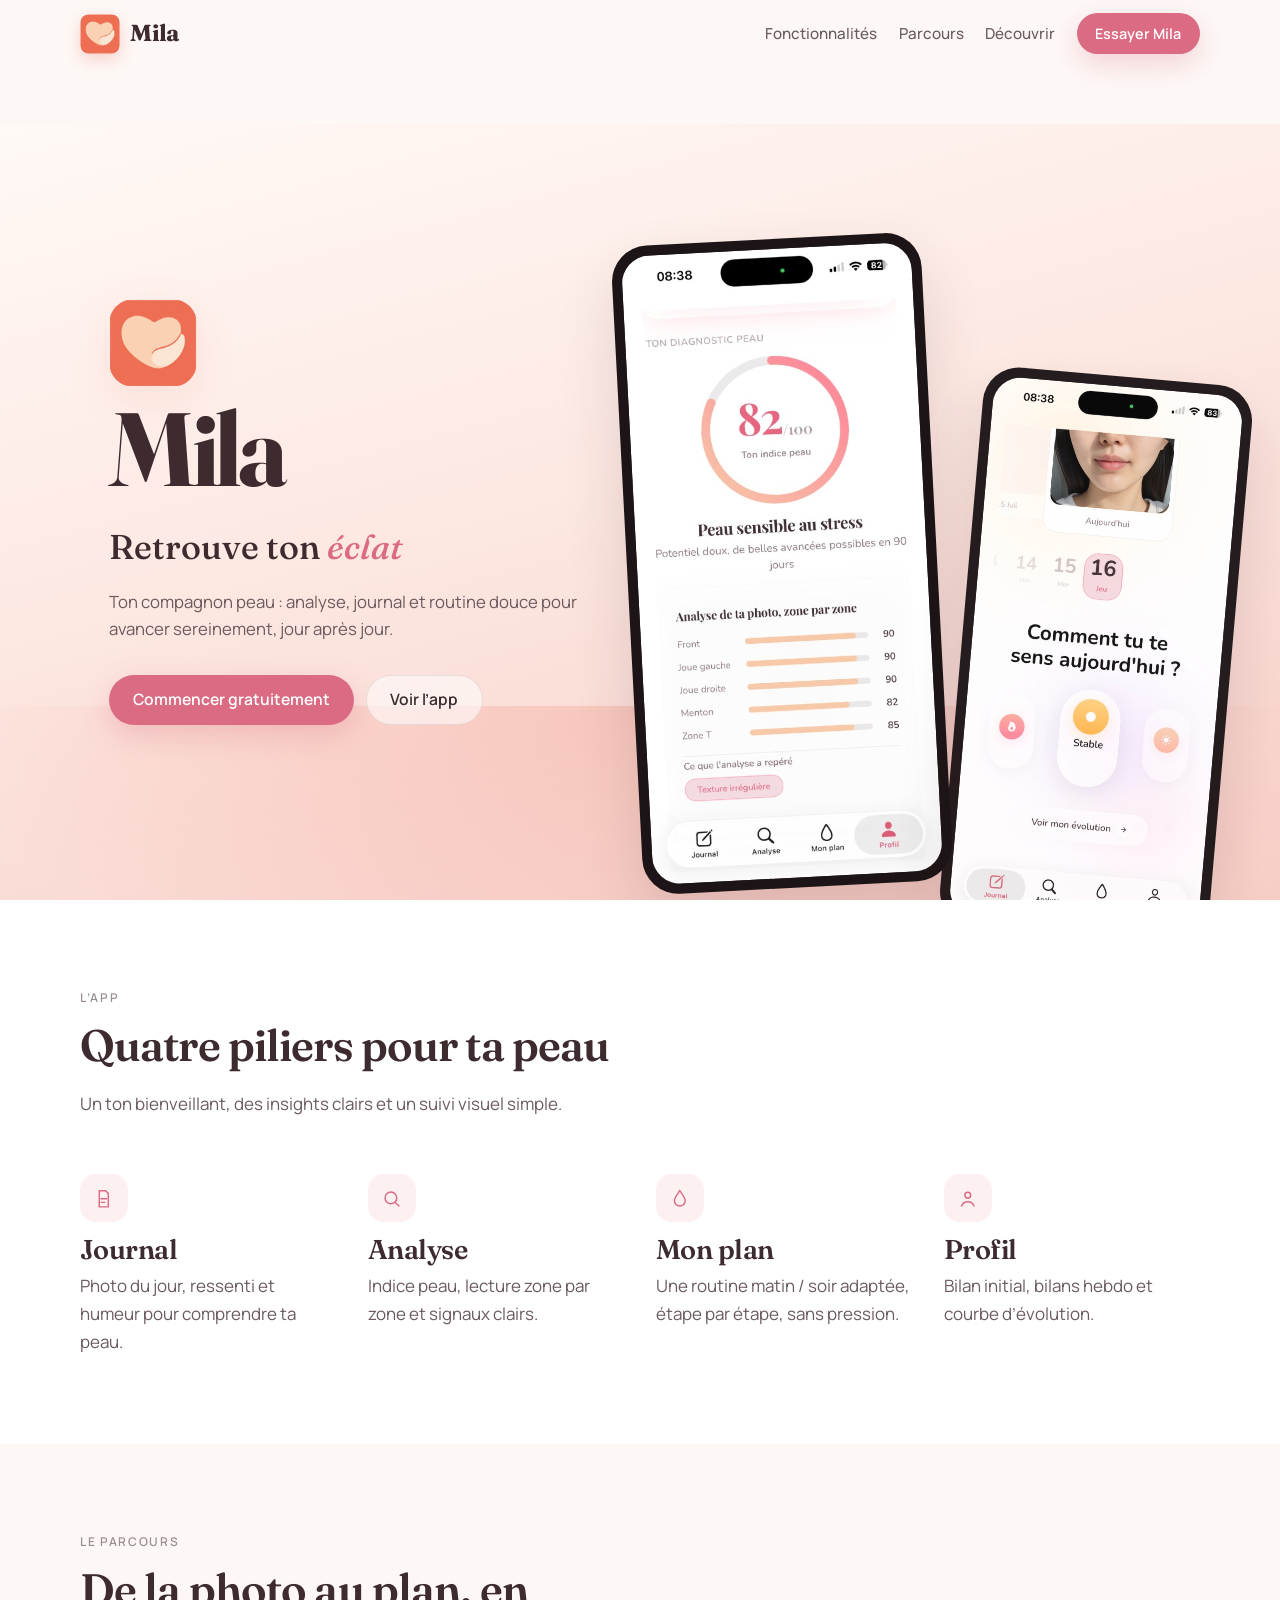
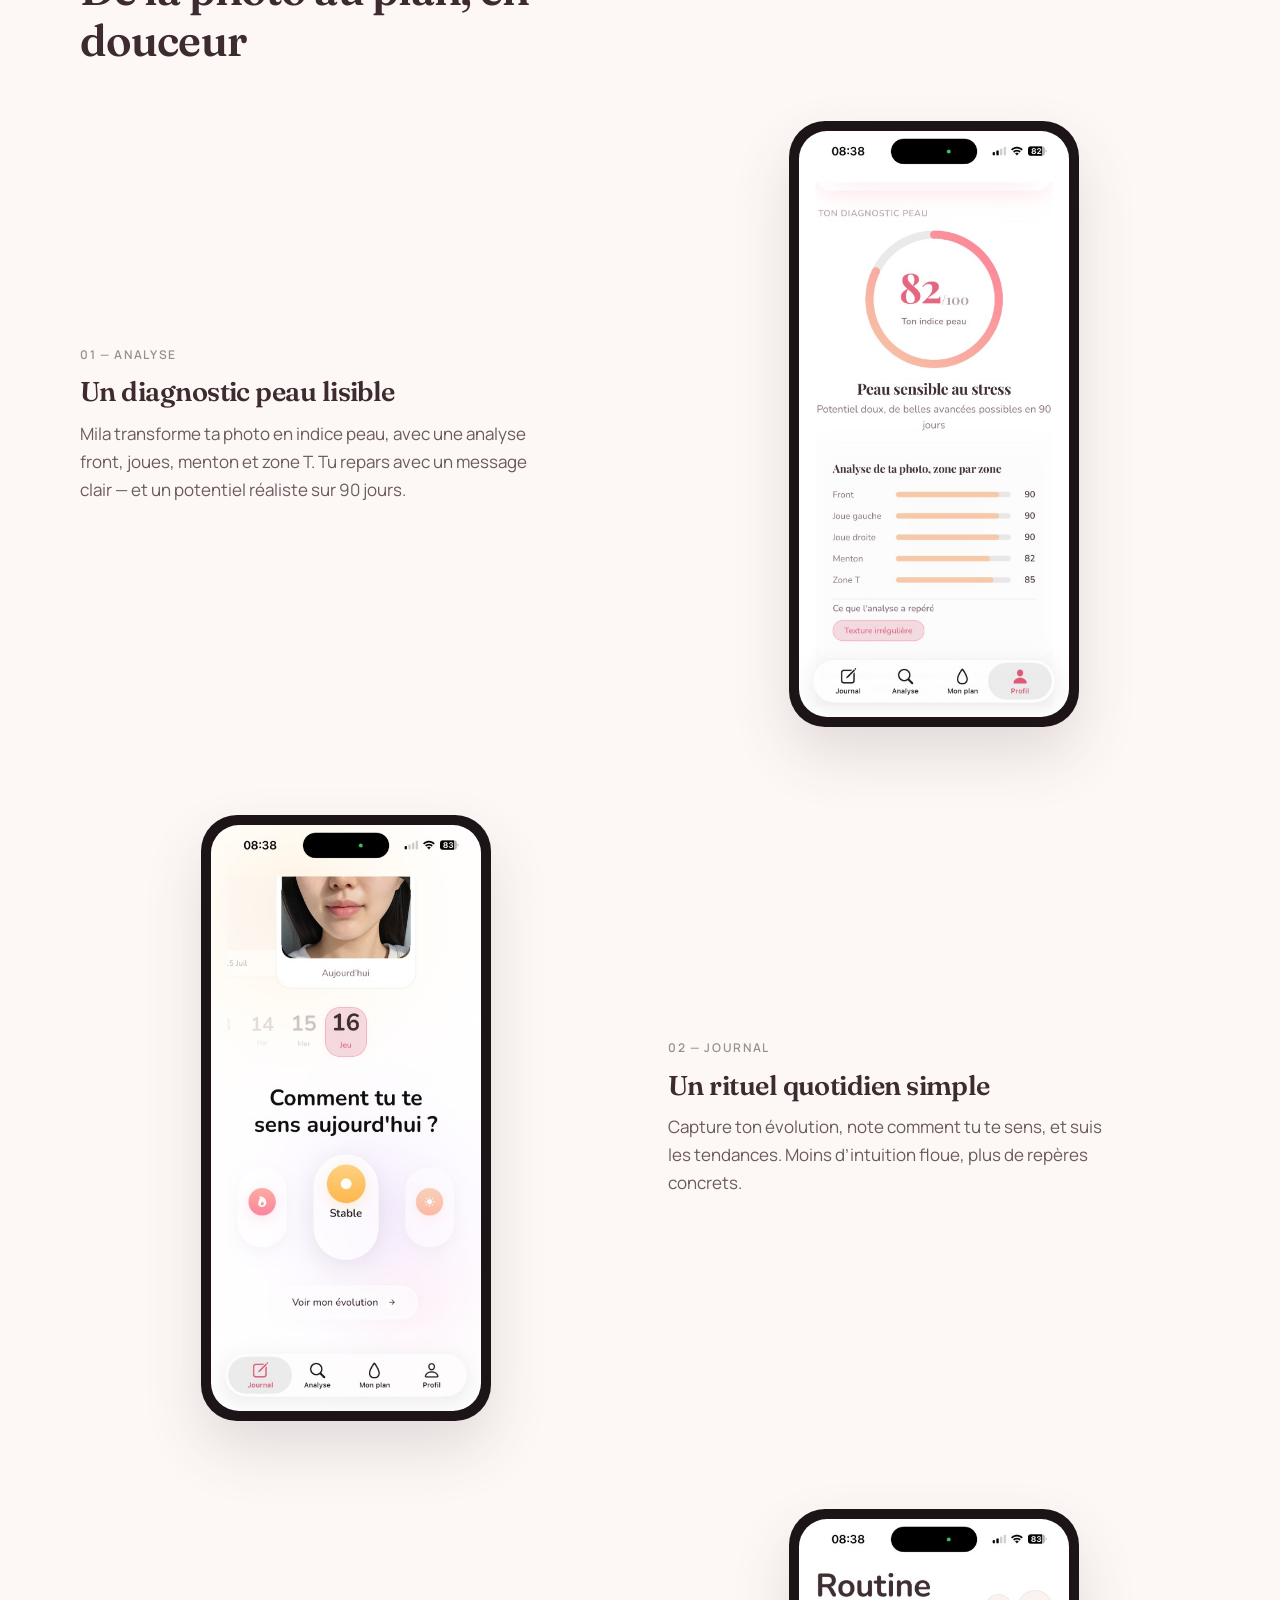
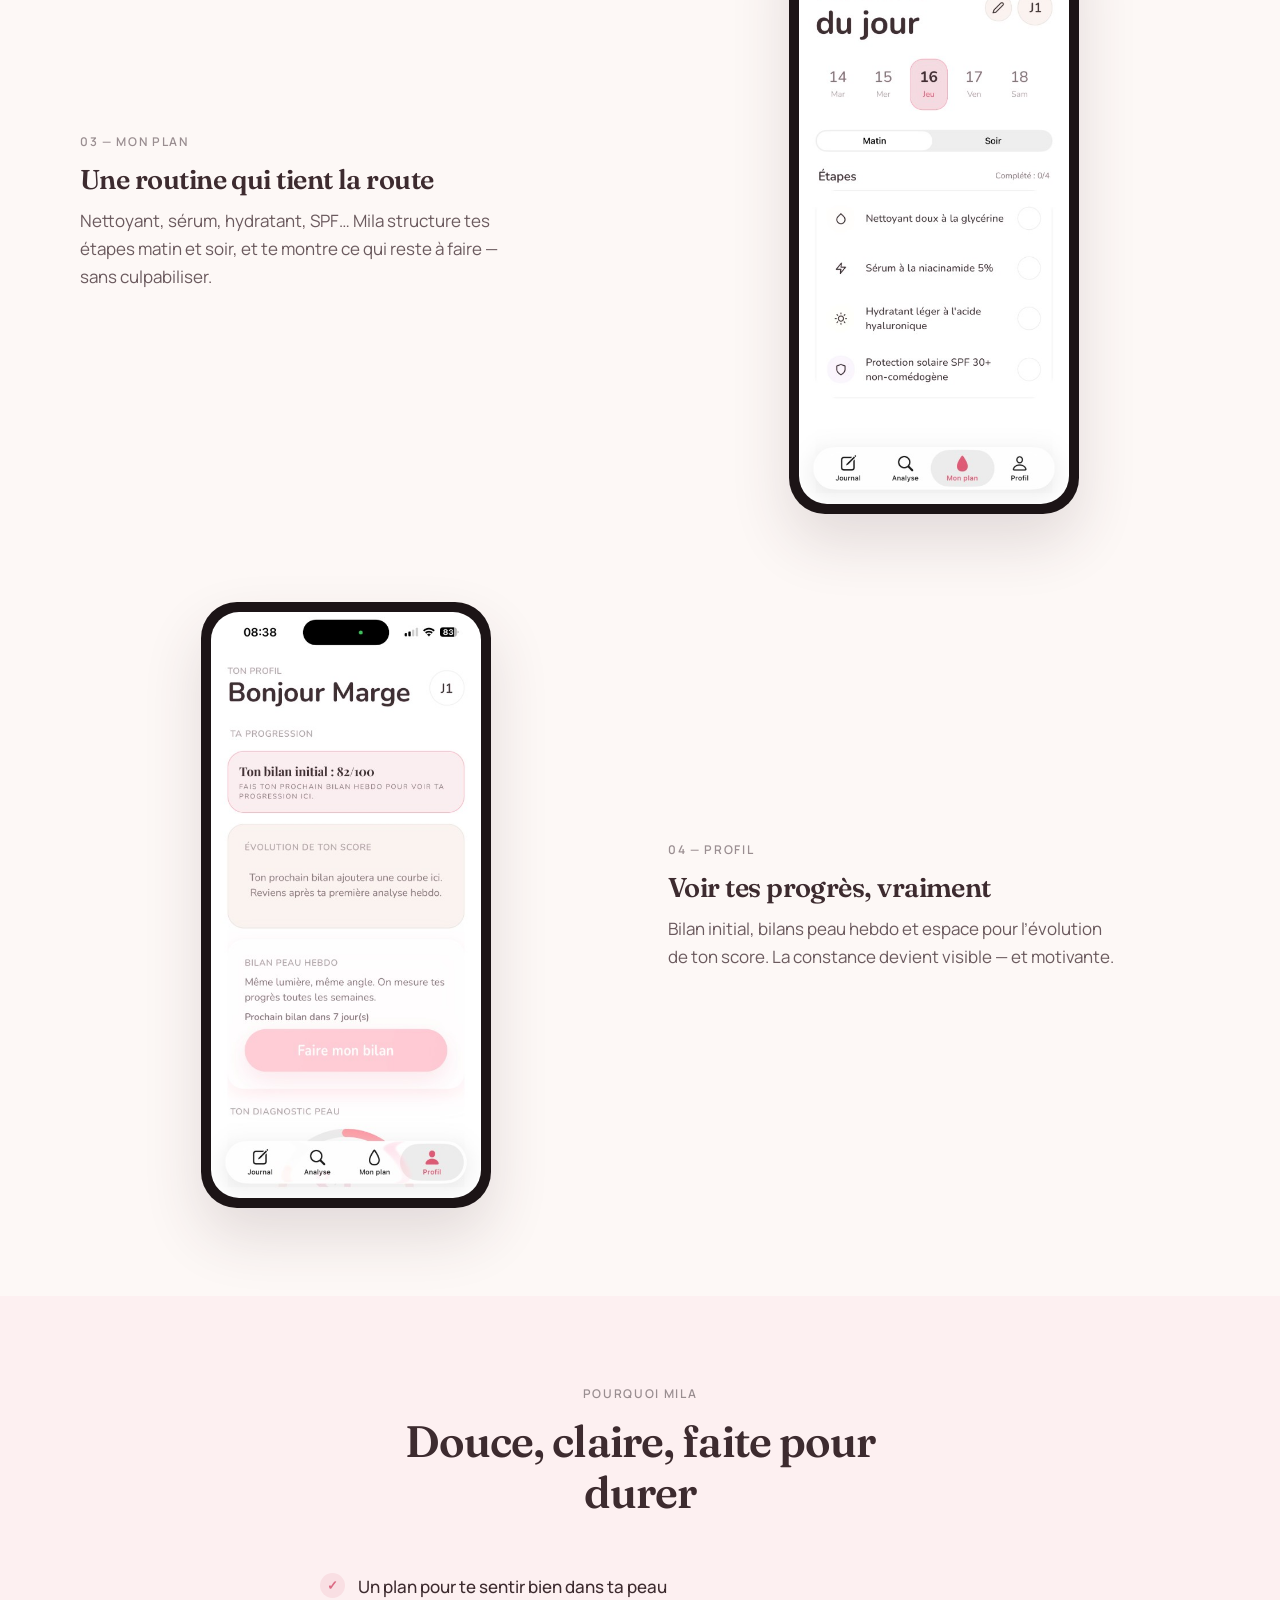
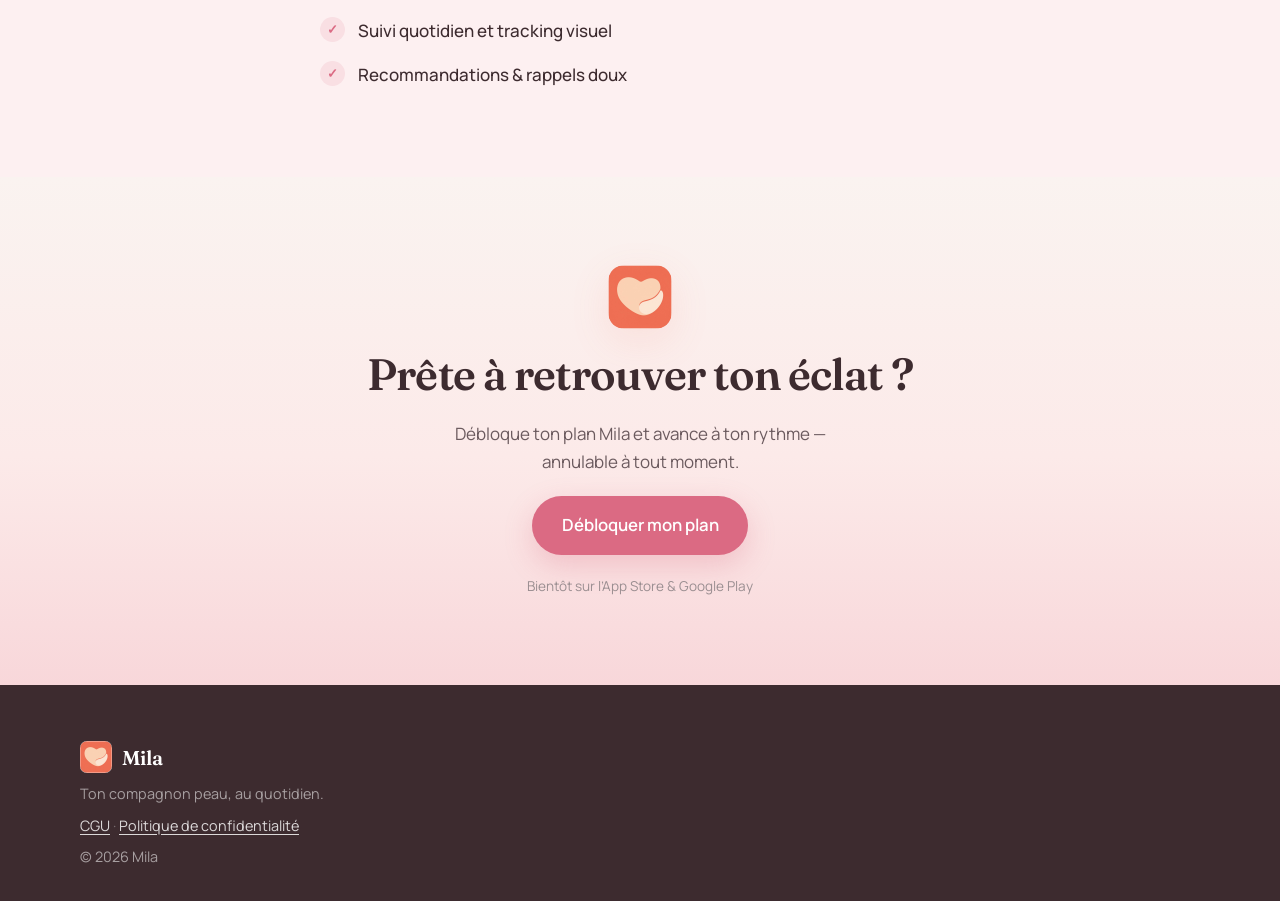
==== frontend/index.html @ 2c4b6f62 "Add Mila landing page with legal pages and Vercel config. Static marketing site ready for deployment" ====
<!DOCTYPE html>
<!--
  Mila landing page entry point.
  Presents the skincare companion app with brand-aligned visuals and screenshots.
  Strict HTML / CSS / JS separation; styles and scripts live under css/ and js/.
-->
<html lang="fr">
  <head>
    <meta charset="UTF-8" />
    <meta name="viewport" content="width=device-width, initial-scale=1.0" />
    <meta
      name="description"
      content="Mila — ton compagnon peau. Analyse, journal, routine personnalisée et suivi pour retrouver ton éclat."
    />
    <meta name="theme-color" content="#EE725B" />
    <title>Mila — Retrouve ton éclat</title>
    <link rel="icon" type="image/png" href="assets/images/logo-mila.png" />
    <link rel="preconnect" href="https://fonts.googleapis.com" />
    <link rel="preconnect" href="https://fonts.gstatic.com" crossorigin />
    <link
      href="https://fonts.googleapis.com/css2?family=Fraunces:opsz,wght@9..144,500;9..144,600;9..144,700&family=Manrope:wght@400;500;600;700&display=swap"
      rel="stylesheet"
    />
    <link rel="stylesheet" href="css/variables.css" />
    <link rel="stylesheet" href="css/base.css" />
    <link rel="stylesheet" href="css/layout.css" />
    <link rel="stylesheet" href="css/hero.css" />
    <link rel="stylesheet" href="css/components.css" />
    <link rel="stylesheet" href="css/animations.css" />
  </head>
  <body>
    <a class="skip-link" href="#main">Aller au contenu</a>

    <header class="site-header" data-header>
      <div class="site-header__inner">
        <a class="brand" href="#top" aria-label="Mila — accueil">
          <img
            class="brand__mark"
            src="assets/images/logo-mila.png"
            width="40"
            height="40"
            alt=""
          />
          <span class="brand__name">Mila</span>
        </a>
        <nav class="nav" aria-label="Navigation principale">
          <button
            class="nav__toggle"
            type="button"
            aria-expanded="false"
            aria-controls="nav-menu"
            data-nav-toggle
          >
            <span class="nav__toggle-bar" aria-hidden="true"></span>
            <span class="visually-hidden">Menu</span>
          </button>
          <ul class="nav__list" id="nav-menu" data-nav-menu>
            <li><a href="#fonctionnalites">Fonctionnalités</a></li>
            <li><a href="#parcours">Parcours</a></li>
            <li><a href="#decouvrir">Découvrir</a></li>
            <li>
              <a class="btn btn--small btn--primary" href="#cta">Essayer Mila</a>
            </li>
          </ul>
        </nav>
      </div>
    </header>

    <main id="main">
      <section class="hero" id="top" aria-labelledby="hero-brand">
        <div class="hero__atmosphere" aria-hidden="true"></div>
        <div class="hero__content">
          <div class="hero__copy">
            <div class="hero__brand-lockup">
              <img
                class="hero__logo"
                src="assets/images/logo-mila.png"
                width="88"
                height="88"
                alt=""
              />
              <h1 class="hero__brand" id="hero-brand">Mila</h1>
            </div>
            <p class="hero__headline hero__fade">
              Retrouve ton <em>éclat</em>
            </p>
            <p class="hero__lead hero__fade">
              Ton compagnon peau : analyse, journal et routine douce pour
              avancer sereinement, jour après jour.
            </p>
          </div>
          <div class="hero__actions hero__fade">
            <a class="btn btn--primary" href="#cta">Commencer gratuitement</a>
            <a class="btn btn--ghost" href="#fonctionnalites">Voir l’app</a>
          </div>
        </div>
        <div class="hero__stage" aria-hidden="true">
          <div class="phone phone--primary">
            <img
              src="assets/screens/diagnostic.png"
              alt=""
              width="390"
              height="844"
              loading="eager"
            />
          </div>
          <div class="phone phone--secondary">
            <img
              src="assets/screens/journal.png"
              alt=""
              width="390"
              height="844"
              loading="eager"
            />
          </div>
        </div>
      </section>

      <section
        class="section section--features"
        id="fonctionnalites"
        aria-labelledby="features-title"
      >
        <div class="section__inner">
          <header class="section__header reveal" data-reveal>
            <p class="eyebrow">L’app</p>
            <h2 id="features-title">Quatre piliers pour ta peau</h2>
            <p class="section__intro">
              Un ton bienveillant, des insights clairs et un suivi visuel simple.
            </p>
          </header>
          <ul class="pillars">
            <li class="pillar reveal" data-reveal>
              <span class="pillar__icon" aria-hidden="true">
                <svg viewBox="0 0 24 24" fill="none">
                  <path
                    d="M7 3h7l3 3v15H7V3z"
                    stroke="currentColor"
                    stroke-width="1.6"
                  />
                  <path
                    d="M9 12h6M9 16h4"
                    stroke="currentColor"
                    stroke-width="1.6"
                    stroke-linecap="round"
                  />
                </svg>
              </span>
              <h3>Journal</h3>
              <p>Photo du jour, ressenti et humeur pour comprendre ta peau.</p>
            </li>
            <li class="pillar reveal" data-reveal>
              <span class="pillar__icon" aria-hidden="true">
                <svg viewBox="0 0 24 24" fill="none">
                  <circle
                    cx="11"
                    cy="11"
                    r="6.5"
                    stroke="currentColor"
                    stroke-width="1.6"
                  />
                  <path
                    d="M16 16l4 4"
                    stroke="currentColor"
                    stroke-width="1.6"
                    stroke-linecap="round"
                  />
                </svg>
              </span>
              <h3>Analyse</h3>
              <p>Indice peau, lecture zone par zone et signaux clairs.</p>
            </li>
            <li class="pillar reveal" data-reveal>
              <span class="pillar__icon" aria-hidden="true">
                <svg viewBox="0 0 24 24" fill="none">
                  <path
                    d="M12 3c3.5 5 6 8.2 6 11a6 6 0 11-12 0c0-2.8 2.5-6 6-11z"
                    stroke="currentColor"
                    stroke-width="1.6"
                  />
                </svg>
              </span>
              <h3>Mon plan</h3>
              <p>
                Une routine matin / soir adaptée, étape par étape, sans pression.
              </p>
            </li>
            <li class="pillar reveal" data-reveal>
              <span class="pillar__icon" aria-hidden="true">
                <svg viewBox="0 0 24 24" fill="none">
                  <circle
                    cx="12"
                    cy="8"
                    r="3.2"
                    stroke="currentColor"
                    stroke-width="1.6"
                  />
                  <path
                    d="M5 20c1.2-3.2 3.6-4.8 7-4.8s5.8 1.6 7 4.8"
                    stroke="currentColor"
                    stroke-width="1.6"
                    stroke-linecap="round"
                  />
                </svg>
              </span>
              <h3>Profil</h3>
              <p>Bilan initial, bilans hebdo et courbe d’évolution.</p>
            </li>
          </ul>
        </div>
      </section>

      <section
        class="section section--story"
        id="parcours"
        aria-labelledby="story-title"
      >
        <div class="section__inner">
          <header class="section__header reveal" data-reveal>
            <p class="eyebrow">Le parcours</p>
            <h2 id="story-title">De la photo au plan, en douceur</h2>
          </header>
          <div class="story" data-story></div>
        </div>
      </section>

      <section
        class="section section--promises"
        id="decouvrir"
        aria-labelledby="promises-title"
      >
        <div class="section__inner section__inner--narrow">
          <header class="section__header reveal" data-reveal>
            <p class="eyebrow">Pourquoi Mila</p>
            <h2 id="promises-title">Douce, claire, faite pour durer</h2>
          </header>
          <ul class="promises reveal" data-reveal>
            <li>
              <span class="promises__check" aria-hidden="true">✓</span>
              Un plan pour te sentir bien dans ta peau
            </li>
            <li>
              <span class="promises__check" aria-hidden="true">✓</span>
              Suivi quotidien et tracking visuel
            </li>
            <li>
              <span class="promises__check" aria-hidden="true">✓</span>
              Recommandations &amp; rappels doux
            </li>
          </ul>
        </div>
      </section>

      <section class="cta" id="cta" aria-labelledby="cta-title">
        <div class="cta__atmosphere" aria-hidden="true"></div>
        <div class="cta__inner reveal" data-reveal>
          <img
            class="cta__logo"
            src="assets/images/logo-mila.png"
            width="64"
            height="64"
            alt=""
          />
          <h2 id="cta-title">Prête à retrouver ton éclat&nbsp;?</h2>
          <p>
            Débloque ton plan Mila et avance à ton rythme — annulable à tout
            moment.
          </p>
          <a class="btn btn--primary btn--large" href="#top">Débloquer mon plan</a>
          <p class="cta__note">Bientôt sur l’App Store &amp; Google Play</p>
        </div>
      </section>
    </main>

    <footer class="site-footer">
      <div class="site-footer__inner">
        <a class="brand brand--footer" href="#top">
          <img
            src="assets/images/logo-mila.png"
            width="32"
            height="32"
            alt=""
          />
          <span>Mila</span>
        </a>
        <p class="site-footer__tag">Ton compagnon peau, au quotidien.</p>
        <p class="site-footer__links">
          <a href="cgu.html">CGU</a><span aria-hidden="true"> · </span><a href="privacy.html">Politique de confidentialité</a>
        </p>
        <p class="site-footer__legal">© <span data-year></span> Mila</p>
      </div>
    </footer>

    <script src="js/nav.js" defer></script>
    <script src="js/reveal.js" defer></script>
    <script src="js/story.js" defer></script>
    <script src="js/main.js" defer></script>
  </body>
</html>
---- frontend/css/variables.css ----
/*
  Design tokens extracted from Mila logo and app screens.
  Coral #EE725B (logo), blush pinks, warm cream surfaces, charcoal text.
*/

:root {
  /* Brand core — from logo */
  --color-coral: #ee725b;
  --color-coral-deep: #e45f4a;
  --color-peach: #fce0c9;
  --color-peach-soft: #fef1e5;

  /* App UI accents — from screens */
  --color-rose: #db6a83;
  --color-blush: #ffc5cd;
  --color-blush-soft: #fdf0f1;
  --color-pink-mist: #f8d7da;

  /* Surfaces */
  --color-cream: #fdf8f6;
  --color-cream-deep: #faf3f0;
  --color-surface: #ffffff;
  --color-ink: #3d2b2f;
  --color-ink-soft: #6b5a5e;
  --color-muted: #9a8e91;

  /* Gradients */
  --gradient-hero: linear-gradient(
    165deg,
    #fff9f6 0%,
    #fde8e2 38%,
    #f8d4ce 72%,
    #f4c4b8 100%
  );
  --gradient-cta: linear-gradient(180deg, #faf3f0 0%, #fceae9 55%, #f8d7da 100%);
  --gradient-gauge: linear-gradient(135deg, #ee725b 0%, #db6a83 100%);

  /* Typography */
  --font-display: "Fraunces", "Times New Roman", serif;
  --font-body: "Manrope", "Segoe UI", sans-serif;

  /* Spacing & radius */
  --space-xs: 0.5rem;
  --space-sm: 0.75rem;
  --space-md: 1.25rem;
  --space-lg: 2rem;
  --space-xl: 3.5rem;
  --space-2xl: 5.5rem;
  --radius-sm: 12px;
  --radius-md: 22px;
  --radius-lg: 32px;
  --radius-pill: 999px;
  --phone-radius: 36px;

  /* Elevation */
  --shadow-phone: 0 28px 60px rgba(61, 43, 47, 0.14);
  --shadow-soft: 0 12px 40px rgba(238, 114, 91, 0.12);

  /* Layout */
  --max-width: 1120px;
  --header-h: 4.25rem;
  --ease-out: cubic-bezier(0.22, 1, 0.36, 1);
  --duration: 0.55s;
}
---- frontend/css/base.css ----
/*
  Global resets, typography scale, and accessibility helpers for the Mila landing.
*/

*,
*::before,
*::after {
  box-sizing: border-box;
}

html {
  scroll-behavior: smooth;
}

@media (prefers-reduced-motion: reduce) {
  html {
    scroll-behavior: auto;
  }

  *,
  *::before,
  *::after {
    animation-duration: 0.01ms !important;
    animation-iteration-count: 1 !important;
    transition-duration: 0.01ms !important;
  }
}

body {
  margin: 0;
  min-height: 100vh;
  font-family: var(--font-body);
  font-size: 1.0625rem;
  line-height: 1.65;
  color: var(--color-ink);
  background: var(--color-cream);
  -webkit-font-smoothing: antialiased;
  text-rendering: optimizeLegibility;
}

img {
  max-width: 100%;
  height: auto;
  display: block;
}

a {
  color: inherit;
  text-decoration: none;
}

ul {
  margin: 0;
  padding: 0;
  list-style: none;
}

h1,
h2,
h3,
p {
  margin: 0;
}

h1,
h2,
h3 {
  font-family: var(--font-display);
  font-weight: 600;
  line-height: 1.15;
  letter-spacing: -0.02em;
  color: var(--color-ink);
}

h2 {
  font-size: clamp(2rem, 4vw, 2.75rem);
}

h3 {
  font-size: clamp(1.35rem, 2.4vw, 1.7rem);
}

p {
  color: var(--color-ink-soft);
}

.eyebrow {
  margin: 0 0 var(--space-sm);
  font-family: var(--font-body);
  font-size: 0.75rem;
  font-weight: 600;
  letter-spacing: 0.14em;
  text-transform: uppercase;
  color: var(--color-muted);
}

.visually-hidden {
  position: absolute;
  width: 1px;
  height: 1px;
  padding: 0;
  margin: -1px;
  overflow: hidden;
  clip: rect(0, 0, 0, 0);
  white-space: nowrap;
  border: 0;
}

.skip-link {
  position: absolute;
  left: var(--space-md);
  top: -100px;
  z-index: 1000;
  padding: 0.65rem 1rem;
  border-radius: var(--radius-pill);
  background: var(--color-ink);
  color: #fff;
  font-weight: 600;
}

.skip-link:focus {
  top: var(--space-md);
}

:focus-visible {
  outline: 2px solid var(--color-coral);
  outline-offset: 3px;
}
---- frontend/css/layout.css ----
/*
  Shared page chrome: sticky header, section shells, promises, CTA, footer.
*/

.site-header {
  position: sticky;
  top: 0;
  z-index: 50;
  height: var(--header-h);
  backdrop-filter: blur(16px);
  background: rgba(253, 248, 246, 0.78);
  border-bottom: 1px solid transparent;
  transition: border-color 0.3s var(--ease-out), background 0.3s var(--ease-out);
}

.site-header.is-scrolled {
  border-bottom-color: rgba(61, 43, 47, 0.06);
  background: rgba(253, 248, 246, 0.92);
}

.site-header__inner,
.section__inner,
.cta__inner,
.site-footer__inner {
  width: min(100% - 2.5rem, var(--max-width));
  margin-inline: auto;
}

.site-header__inner {
  display: flex;
  align-items: center;
  justify-content: space-between;
  height: 100%;
}

.brand {
  display: inline-flex;
  align-items: center;
  gap: 0.65rem;
}

.brand__mark {
  border-radius: 22%;
  box-shadow: 0 6px 16px rgba(238, 114, 91, 0.28);
}

.brand__name {
  font-family: var(--font-display);
  font-size: 1.45rem;
  font-weight: 700;
  letter-spacing: -0.03em;
}

.section {
  padding: var(--space-2xl) 0;
}

.section--features {
  background: var(--color-surface);
}

.section--story {
  background: var(--color-cream);
}

.section--promises {
  background: var(--color-blush-soft);
}

.section__header {
  max-width: 36rem;
  margin-bottom: var(--space-xl);
}

.section__inner--narrow .section__header {
  margin-inline: auto;
  text-align: center;
}

.section__intro {
  margin-top: var(--space-md);
  max-width: 32rem;
}

.section__inner--narrow {
  max-width: 40rem;
}

.pillars {
  display: grid;
  gap: var(--space-lg);
  grid-template-columns: 1fr;
}

.pillar h3 {
  margin: var(--space-sm) 0 0.4rem;
}

.pillar p {
  max-width: 22rem;
}

.promises {
  display: grid;
  gap: 1rem;
  margin-top: var(--space-lg);
}

.promises li {
  display: flex;
  align-items: flex-start;
  gap: 0.85rem;
  font-weight: 500;
  color: var(--color-ink);
}

.cta {
  position: relative;
  padding: var(--space-2xl) 0;
  overflow: clip;
  text-align: center;
}

.cta__atmosphere {
  position: absolute;
  inset: 0;
  background: var(--gradient-cta);
}

.cta__inner {
  position: relative;
  z-index: 1;
  display: grid;
  justify-items: center;
  gap: var(--space-md);
}

.cta__logo {
  border-radius: 26%;
  box-shadow: var(--shadow-soft);
}

.cta p {
  max-width: 28rem;
}

.cta__note {
  font-size: 0.85rem;
  color: var(--color-muted);
}

.site-footer {
  padding: var(--space-xl) 0 var(--space-lg);
  background: var(--color-ink);
  color: rgba(255, 255, 255, 0.72);
}

.site-footer .brand span {
  font-family: var(--font-display);
  font-size: 1.25rem;
  font-weight: 600;
  color: #fff;
}

.site-footer__inner {
  display: grid;
  gap: 0.5rem;
}

.site-footer__tag,
.site-footer__legal,
.site-footer__links {
  color: rgba(255, 255, 255, 0.55);
  font-size: 0.9rem;
}

.site-footer__links a {
  color: rgba(255, 255, 255, 0.82);
  text-decoration: underline;
  text-underline-offset: 3px;
}

.site-footer__links a:hover {
  color: #fff;
}

.site-footer__links span {
  opacity: 0.55;
}

.site-footer img {
  border-radius: 22%;
}

@media (min-width: 768px) {
  .pillars {
    grid-template-columns: repeat(2, 1fr);
    gap: var(--space-xl) var(--space-lg);
  }
}

@media (min-width: 1024px) {
  .pillars {
    grid-template-columns: repeat(4, 1fr);
  }
}
---- frontend/css/hero.css ----
/*
  Hero composition and story media layout for the Mila landing page.
*/

.hero {
  --hero-band-h: 7.5rem;
  position: relative;
  min-height: calc(100svh - var(--header-h));
  display: grid;
  grid-template-rows: 1fr auto;
  align-items: stretch;
  overflow: clip;
  padding: var(--space-lg) 0 0;
}

.hero__atmosphere {
  position: absolute;
  inset: 0;
  z-index: 0;
  /* Light upper field, darker CTA band reserved at the bottom */
  background: linear-gradient(
    180deg,
    #fff9f6 0%,
    #fdf1ec 52%,
    #f8e0d8 72%,
    #f3cfc4 100%
  );
}

.hero__atmosphere::after {
  content: "";
  position: absolute;
  left: 0;
  right: 0;
  bottom: 0;
  height: var(--hero-band-h);
  background: linear-gradient(
    180deg,
    rgba(243, 207, 196, 0) 0%,
    #f0c4b6 40%,
    #ebb5a6 100%
  );
}

.hero__content,
.hero__stage {
  position: relative;
  z-index: 1;
}

.hero__content {
  width: min(100% - 2.5rem, var(--max-width));
  margin: 0 auto;
  text-align: center;
  justify-self: center;
  display: flex;
  flex-direction: column;
  justify-content: space-between;
  gap: var(--space-md);
  min-height: calc(100svh - var(--header-h) - var(--space-lg));
  padding-bottom: 0;
}

.hero__copy {
  display: flex;
  flex-direction: column;
  align-items: center;
  padding-top: clamp(0.5rem, 4vh, 2rem);
  /* Keep copy above the darker CTA band */
  padding-bottom: calc(var(--hero-band-h) * 0.15);
}

.hero__brand-lockup {
  display: flex;
  flex-direction: column;
  align-items: center;
  gap: 0.85rem;
  margin-bottom: var(--space-md);
}

.hero__logo {
  width: 5.5rem;
  height: 5.5rem;
  border-radius: 28%;
  box-shadow: var(--shadow-soft);
}

.hero__brand {
  font-size: clamp(3.6rem, 10vw, 6.5rem);
  font-weight: 700;
  letter-spacing: -0.04em;
  line-height: 0.95;
}

.hero__headline {
  font-family: var(--font-display);
  font-size: clamp(1.55rem, 3.2vw, 2.15rem);
  font-weight: 500;
  color: var(--color-ink);
  margin-bottom: var(--space-sm);
}

.hero__headline em {
  font-style: italic;
  color: var(--color-rose);
}

.hero__lead {
  max-width: 22rem;
  margin: 0 auto;
  font-size: 1.05rem;
}

.hero__actions {
  display: flex;
  flex-wrap: wrap;
  gap: 0.75rem;
  justify-content: center;
  align-items: center;
  min-height: var(--hero-band-h);
  padding: 1rem 0 1.35rem;
}

.hero__stage {
  display: none;
}

.hero .phone--secondary {
  display: none;
}

.story {
  display: grid;
  gap: var(--space-2xl);
}

.story__row {
  display: grid;
  gap: var(--space-xl);
  align-items: center;
}

.story__copy {
  max-width: 28rem;
}

.story__copy h3 {
  margin-bottom: var(--space-sm);
}

.story__media {
  margin: 0;
  display: flex;
  justify-content: center;
}

@media (min-width: 768px) {
  .story__row {
    grid-template-columns: 1fr 1fr;
  }

  .story__row--reverse .story__copy {
    order: 2;
  }

  .story__row--reverse .story__media {
    order: 1;
  }

  .hero {
    --hero-band-h: 0px;
    grid-template-rows: auto auto;
    padding-top: var(--space-xl);
  }

  .hero__atmosphere {
    background: var(--gradient-hero);
  }

  .hero__atmosphere::after {
    inset: auto -10% -20% -10%;
    height: 45%;
    background: radial-gradient(
      ellipse at 50% 0%,
      rgba(238, 114, 91, 0.22),
      transparent 65%
    );
  }

  .hero__content {
    min-height: 0;
    gap: var(--space-lg);
    margin-bottom: var(--space-lg);
  }

  .hero__copy {
    padding-top: 0;
    padding-bottom: 0;
  }

  .hero__lead {
    max-width: 34rem;
  }

  .hero__actions {
    min-height: 0;
    padding: 0;
  }

  .hero__stage {
    display: grid;
    grid-template-columns: 1fr 1fr;
    align-items: end;
    justify-items: center;
    max-width: var(--max-width);
    margin: 0 auto;
    gap: 1.5rem;
    padding: 0 1.5rem;
    min-height: min(48vh, 480px);
  }

  .hero .phone--secondary {
    display: block;
  }
}

@media (min-width: 1024px) {
  .hero {
    grid-template-columns:
      minmax(1.25rem, 1fr)
      minmax(0, 30rem)
      minmax(0, 34rem)
      minmax(1.25rem, 1fr);
    grid-template-rows: 1fr;
    column-gap: clamp(1.5rem, 3vw, 2.75rem);
    align-items: center;
    padding: var(--space-xl) 0 0;
  }

  .hero__atmosphere {
    grid-column: 1 / -1;
    grid-row: 1;
  }

  .hero__content {
    grid-column: 2;
    grid-row: 1;
    text-align: left;
    margin: 0;
    width: 100%;
    max-width: none;
    justify-self: stretch;
    justify-content: center;
    gap: var(--space-lg);
  }

  .hero__copy {
    align-items: flex-start;
  }

  .hero__brand-lockup {
    align-items: flex-start;
  }

  .hero__lead {
    margin-left: 0;
  }

  .hero__actions {
    justify-content: flex-start;
  }

  .hero__stage {
    grid-column: 3;
    grid-row: 1;
    width: 100%;
    min-height: 640px;
    margin: 0;
    padding: 0;
    justify-self: stretch;
  }
}
---- frontend/css/components.css ----
/*
  Reusable UI pieces: navigation, buttons, phone frames, pillar icons, checks.
*/

.nav {
  display: flex;
  align-items: center;
}

.nav__list {
  display: none;
  gap: 1.35rem;
  align-items: center;
}

.nav__list a:not(.btn) {
  font-size: 0.95rem;
  font-weight: 500;
  color: var(--color-ink-soft);
  transition: color 0.2s var(--ease-out);
}

.nav__list a:not(.btn):hover {
  color: var(--color-ink);
}

.nav__toggle {
  width: 2.75rem;
  height: 2.75rem;
  border: 0;
  border-radius: var(--radius-pill);
  background: var(--color-blush-soft);
  display: inline-flex;
  align-items: center;
  justify-content: center;
  cursor: pointer;
}

.nav__toggle-bar,
.nav__toggle-bar::before,
.nav__toggle-bar::after {
  display: block;
  width: 1.1rem;
  height: 2px;
  background: var(--color-ink);
  border-radius: 2px;
  transition: transform 0.25s var(--ease-out);
}

.nav__toggle-bar {
  position: relative;
}

.nav__toggle-bar::before,
.nav__toggle-bar::after {
  content: "";
  position: absolute;
  left: 0;
}

.nav__toggle-bar::before {
  top: -6px;
}

.nav__toggle-bar::after {
  top: 6px;
}

.nav.is-open .nav__toggle-bar {
  background: transparent;
}

.nav.is-open .nav__toggle-bar::before {
  top: 0;
  transform: rotate(45deg);
}

.nav.is-open .nav__toggle-bar::after {
  top: 0;
  transform: rotate(-45deg);
}

.nav.is-open .nav__list {
  display: flex;
  position: absolute;
  top: var(--header-h);
  left: 0;
  right: 0;
  flex-direction: column;
  align-items: stretch;
  gap: 0;
  padding: 1rem 1.25rem 1.25rem;
  background: rgba(253, 248, 246, 0.97);
  border-bottom: 1px solid rgba(61, 43, 47, 0.06);
  box-shadow: 0 18px 40px rgba(61, 43, 47, 0.08);
}

.nav.is-open .nav__list li {
  border-bottom: 1px solid rgba(61, 43, 47, 0.05);
}

.nav.is-open .nav__list a {
  display: block;
  padding: 0.95rem 0.25rem;
}

.nav.is-open .nav__list .btn {
  margin-top: 0.5rem;
  text-align: center;
}

.btn {
  display: inline-flex;
  align-items: center;
  justify-content: center;
  gap: 0.4rem;
  min-height: 3rem;
  padding: 0.7rem 1.45rem;
  border-radius: var(--radius-pill);
  font-family: var(--font-body);
  font-size: 0.98rem;
  font-weight: 600;
  border: 1.5px solid transparent;
  cursor: pointer;
  transition:
    transform 0.25s var(--ease-out),
    background 0.25s var(--ease-out),
    box-shadow 0.25s var(--ease-out);
}

.btn:hover {
  transform: translateY(-1px);
}

.btn--primary {
  background: var(--color-rose);
  color: #fff;
  box-shadow: 0 10px 28px rgba(219, 106, 131, 0.28);
}

.btn--primary:hover {
  background: #d15a75;
}

.btn--ghost {
  background: rgba(255, 255, 255, 0.55);
  border-color: rgba(61, 43, 47, 0.1);
  color: var(--color-ink);
}

.btn--ghost:hover {
  background: #fff;
}

.btn--small {
  min-height: 2.4rem;
  padding: 0.45rem 1.1rem;
  font-size: 0.9rem;
}

.btn--large {
  min-height: 3.4rem;
  padding: 0.9rem 1.8rem;
  font-size: 1.05rem;
}

.pillar__icon {
  width: 3rem;
  height: 3rem;
  display: inline-flex;
  align-items: center;
  justify-content: center;
  border-radius: 1rem;
  background: var(--color-blush-soft);
  color: var(--color-rose);
}

.pillar__icon svg {
  width: 1.35rem;
  height: 1.35rem;
}

.promises__check {
  flex: 0 0 auto;
  width: 1.55rem;
  height: 1.55rem;
  display: inline-flex;
  align-items: center;
  justify-content: center;
  border-radius: 50%;
  background: rgba(219, 106, 131, 0.12);
  color: var(--color-rose);
  font-size: 0.8rem;
  font-weight: 700;
}

/* Phone frames for app screenshots */
.phone {
  width: min(100%, 280px);
  border-radius: var(--phone-radius);
  background: #1c1416;
  padding: 10px;
  box-shadow: var(--shadow-phone);
}

.phone img {
  width: 100%;
  border-radius: calc(var(--phone-radius) - 8px);
  background: var(--color-cream);
}

.phone--primary {
  width: min(100%, 300px);
  transform: translateY(12%);
}

.phone--secondary {
  width: min(100%, 260px);
  transform: translateY(22%) rotate(4deg);
  opacity: 0.96;
}

.phone--solo {
  width: min(100%, 290px);
}

@media (min-width: 768px) {
  .nav__toggle {
    display: none;
  }

  .nav__list {
    display: flex;
  }
}

@media (min-width: 1024px) {
  .phone--primary {
    width: 310px;
    justify-self: end;
    transform: translateY(8%) rotate(-3deg);
  }

  .phone--secondary {
    width: 270px;
    justify-self: start;
    transform: translateY(18%) rotate(5deg);
  }
}
---- frontend/css/animations.css ----
/*
  Intentional motion: reveal-on-scroll, hero float, soft atmosphere drift.
*/

.reveal {
  opacity: 0;
  transform: translateY(22px);
  transition:
    opacity var(--duration) var(--ease-out),
    transform var(--duration) var(--ease-out);
}

.reveal.is-visible {
  opacity: 1;
  transform: translateY(0);
}

.hero__logo {
  animation: logo-pop 0.9s var(--ease-out) both;
}

.hero__brand {
  animation: brand-rise 1s var(--ease-out) 0.08s both;
}

.hero__fade {
  animation: brand-rise 0.9s var(--ease-out) 0.2s both;
}

.hero__actions.hero__fade {
  animation-delay: 0.32s;
}

.hero .phone--primary {
  animation: phone-float 7s ease-in-out infinite;
}

.hero .phone--secondary {
  animation: phone-float 8.5s ease-in-out 0.6s infinite;
}

.hero__atmosphere {
  animation: atmosphere-shift 14s ease-in-out infinite alternate;
  background-size: 120% 120%;
}

@keyframes logo-pop {
  from {
    opacity: 0;
    transform: scale(0.86) translateY(10px);
  }
  to {
    opacity: 1;
    transform: scale(1) translateY(0);
  }
}

@keyframes brand-rise {
  from {
    opacity: 0;
    transform: translateY(18px);
  }
  to {
    opacity: 1;
    transform: translateY(0);
  }
}

@keyframes phone-float {
  0%,
  100% {
    translate: 0 0;
  }
  50% {
    translate: 0 -12px;
  }
}

@keyframes atmosphere-shift {
  from {
    filter: hue-rotate(0deg) saturate(1);
  }
  to {
    filter: hue-rotate(8deg) saturate(1.05);
  }
}

@media (prefers-reduced-motion: reduce) {
  .hero__logo,
  .hero__brand,
  .hero__fade,
  .hero .phone--primary,
  .hero .phone--secondary,
  .hero__atmosphere {
    animation: none;
  }

  .reveal {
    opacity: 1;
    transform: none;
    transition: none;
  }
}
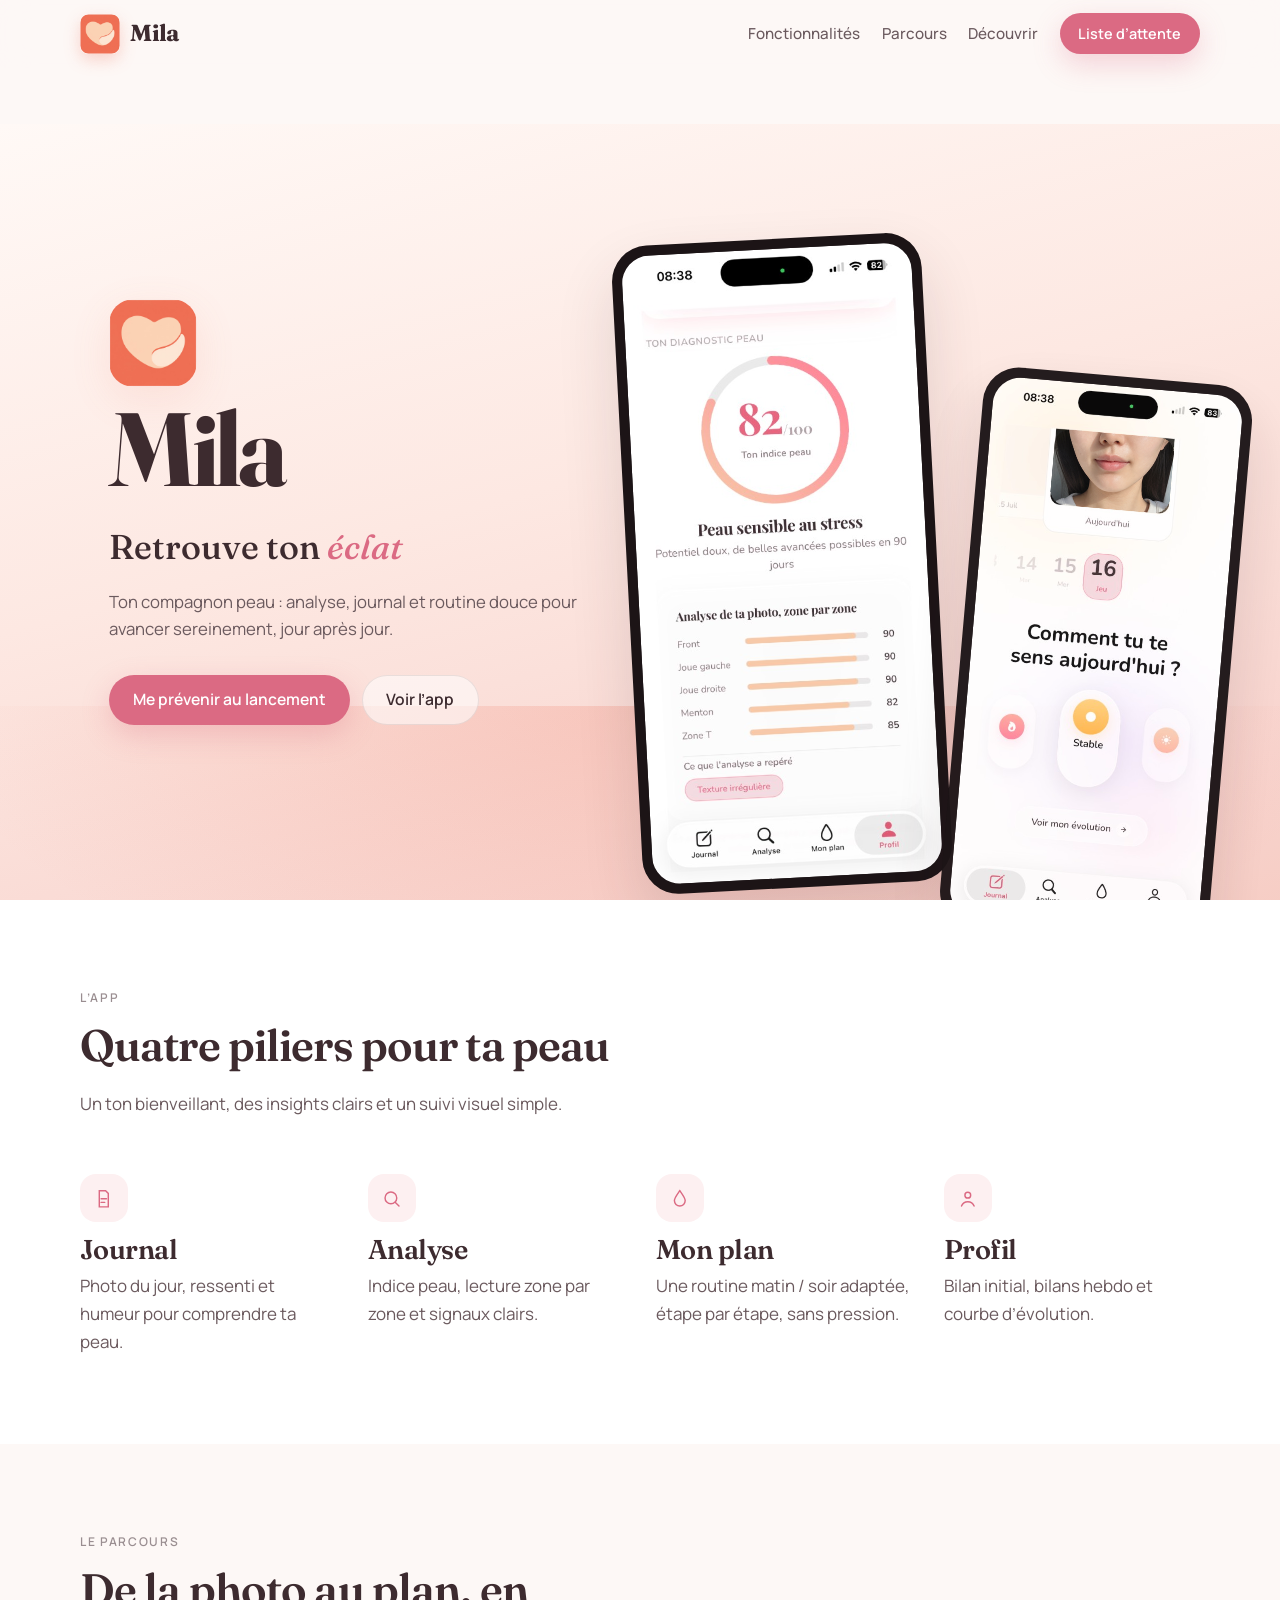
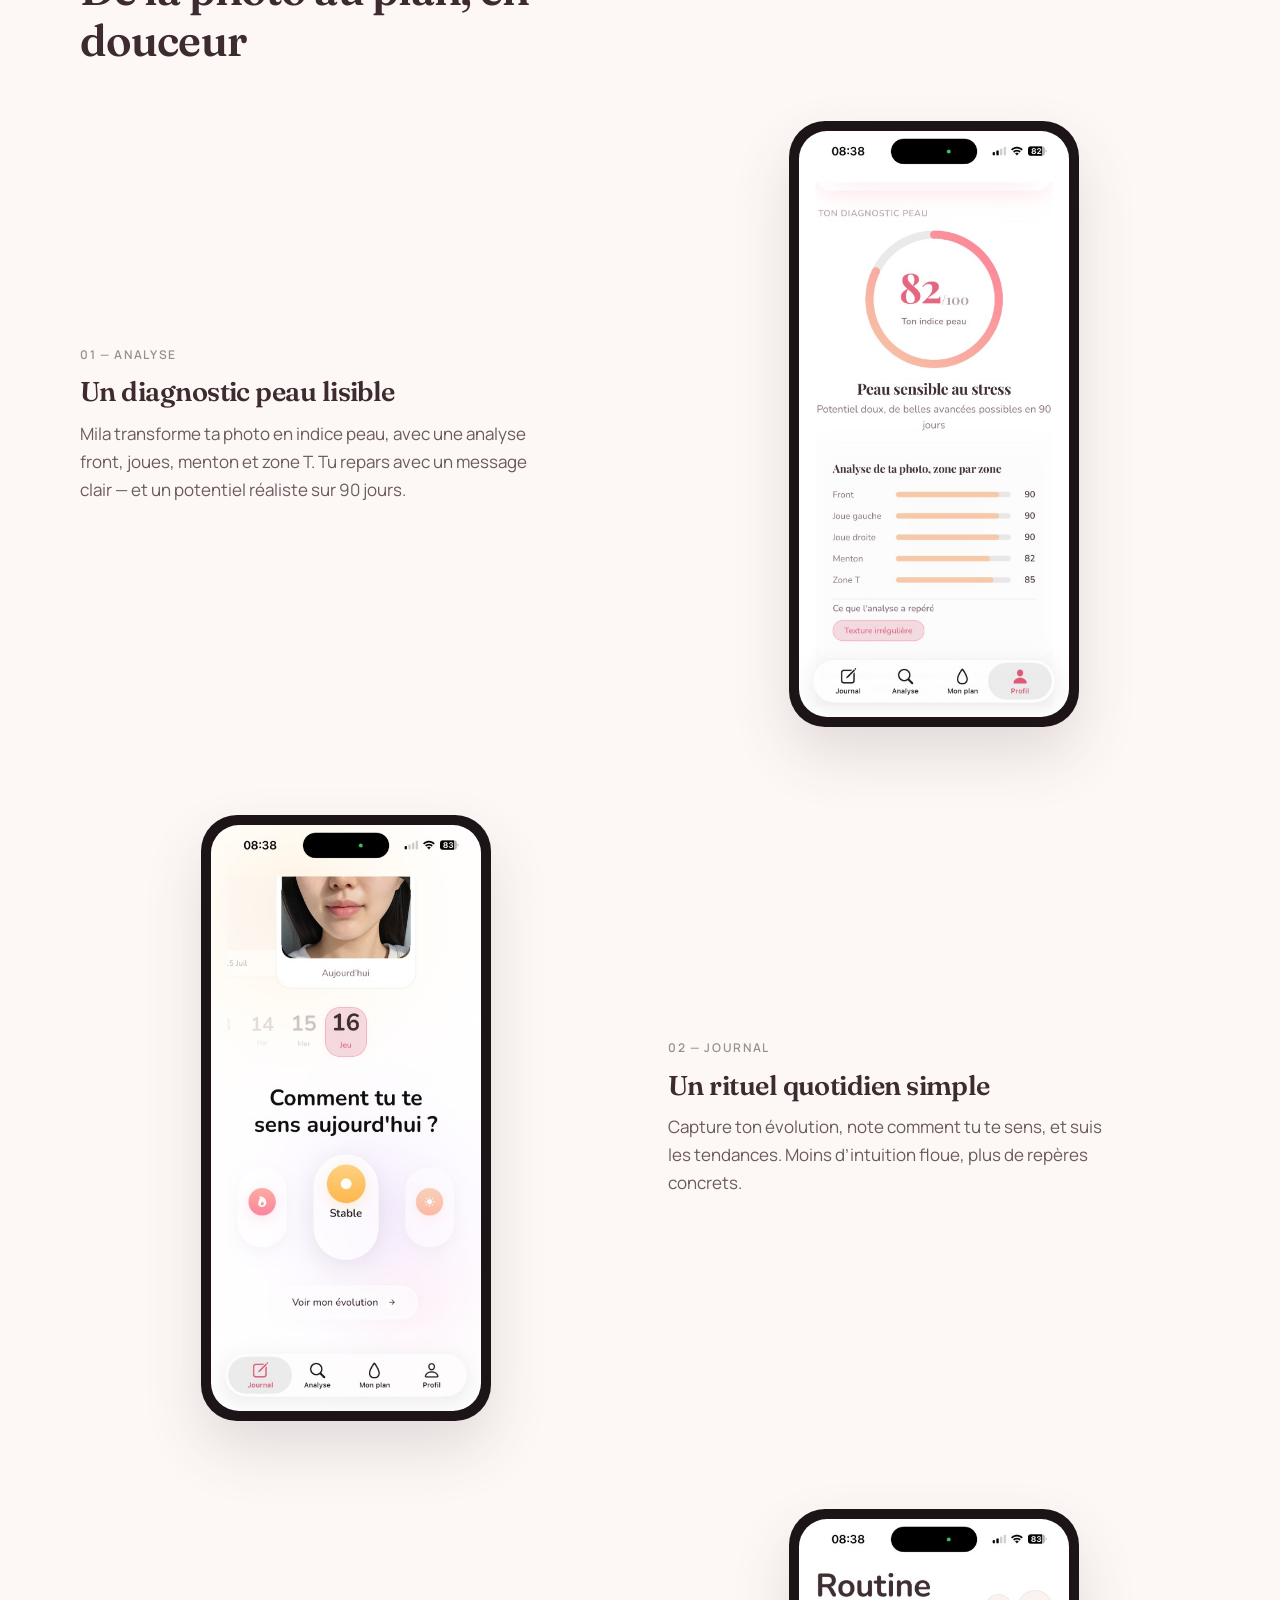
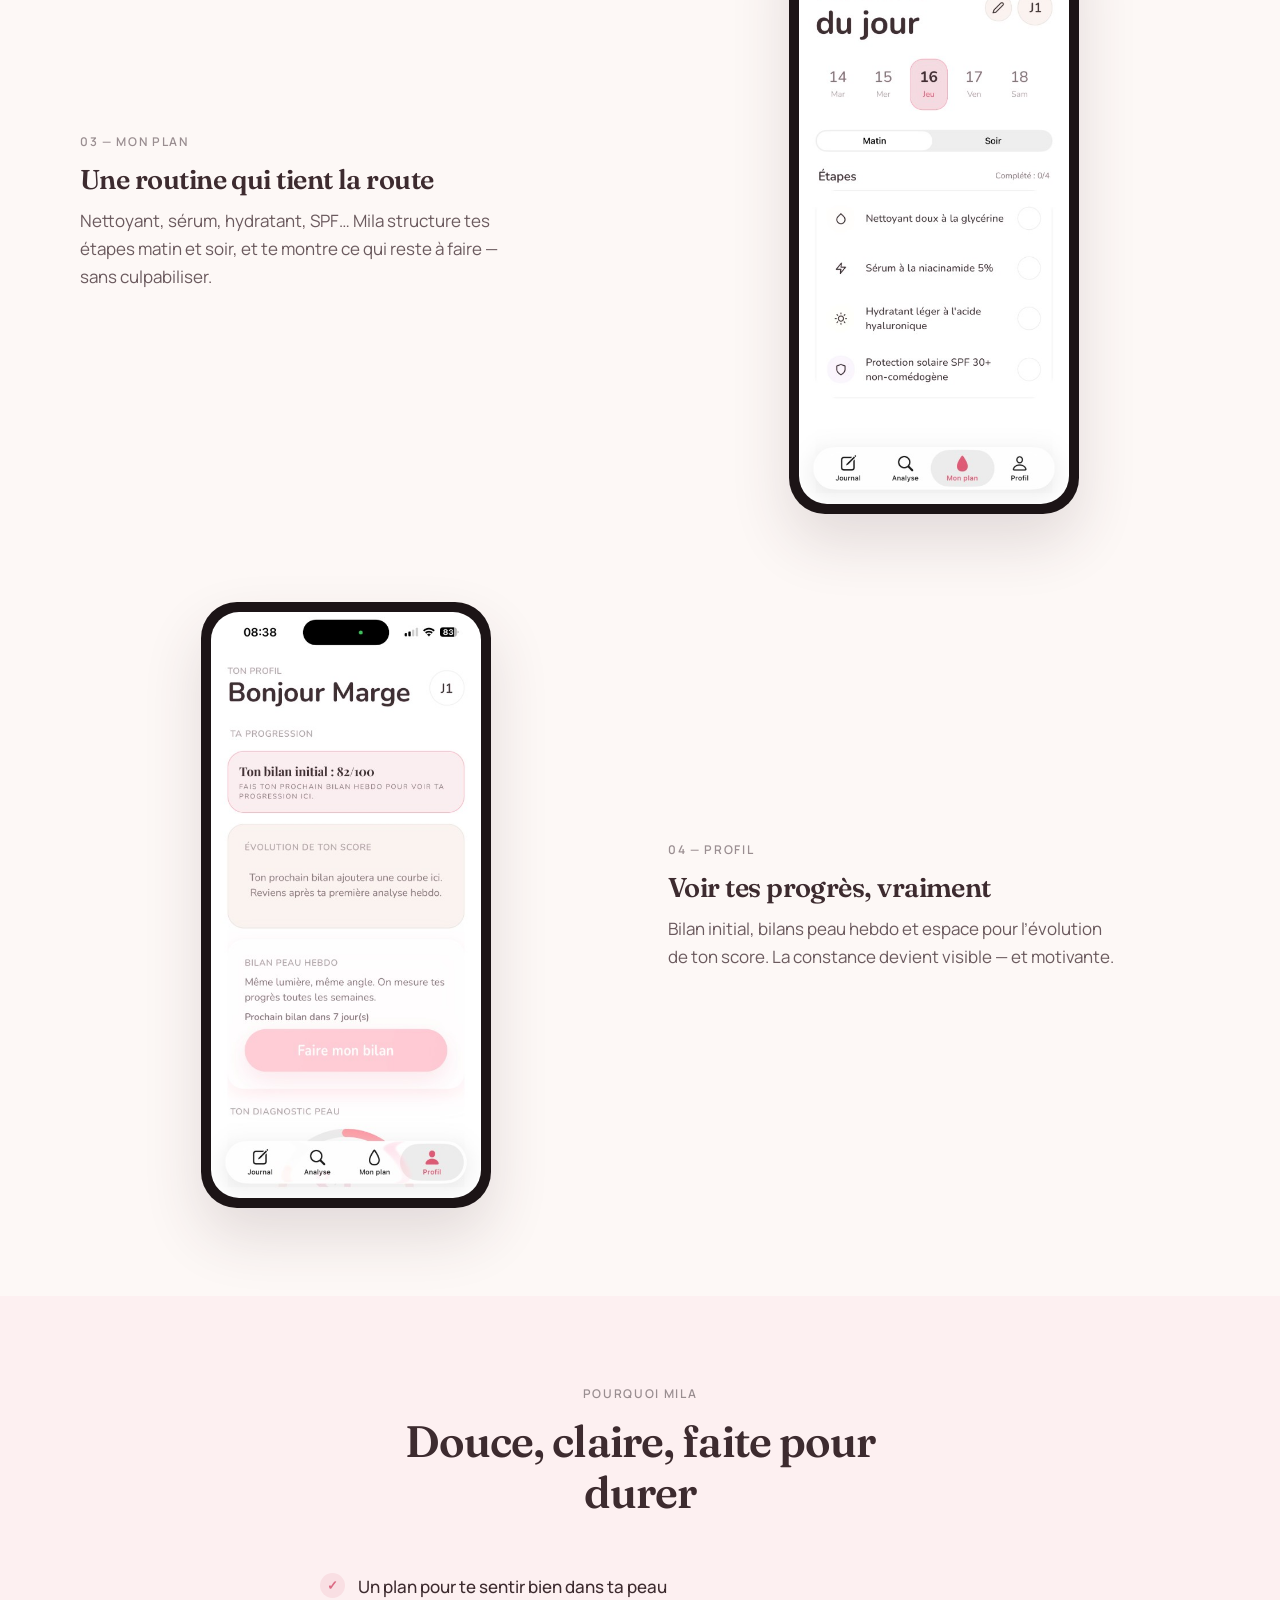
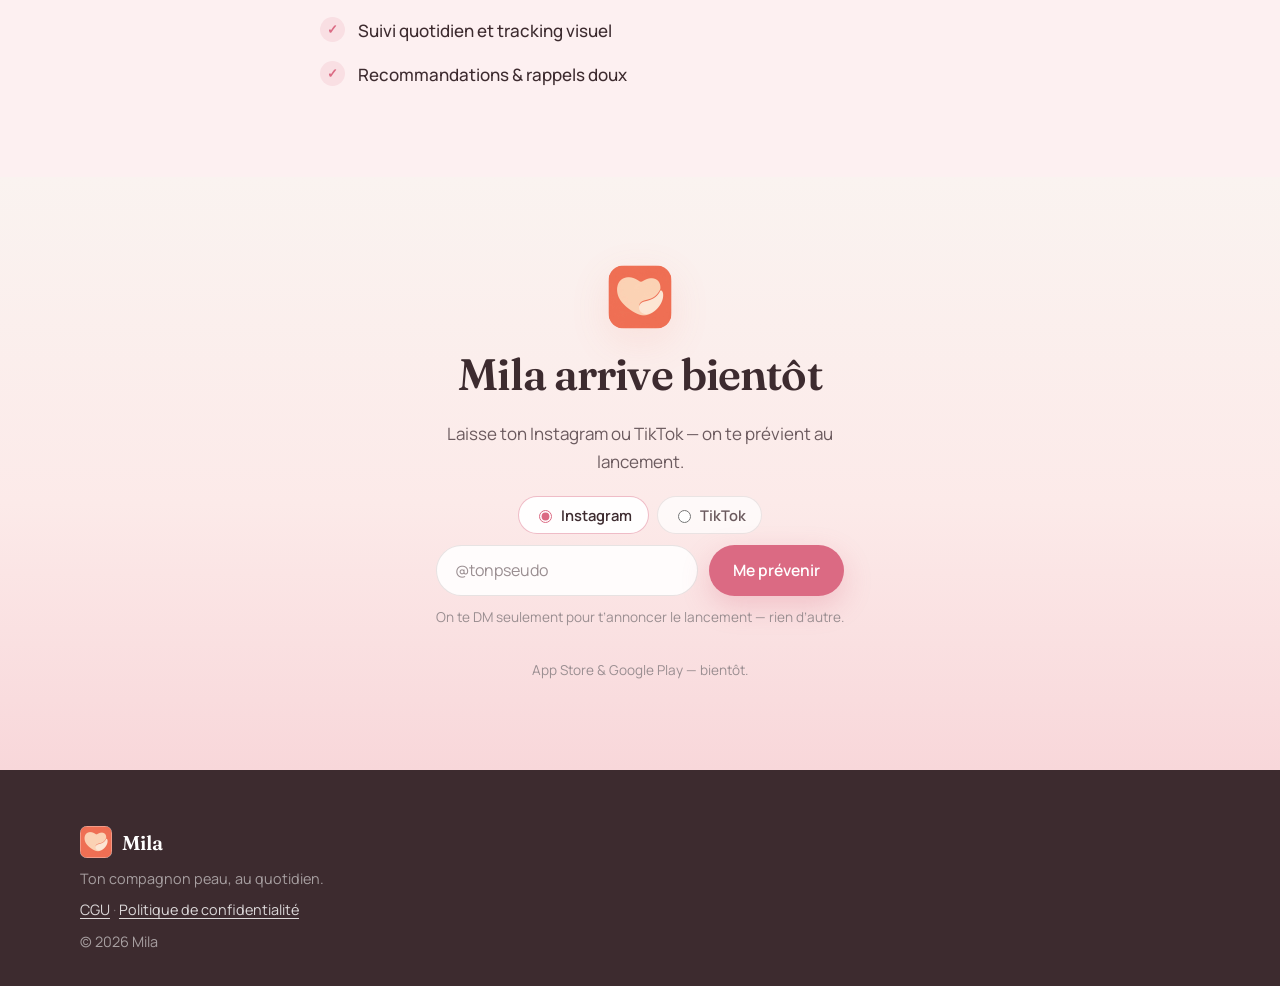
==== commit 1805761d: "Replace store CTAs with an Instagram/TikTok waitlist. The app is not launched yet, so primary action" ====
--- a/frontend/index.html
+++ b/frontend/index.html
@@ -27,6 +27,7 @@
     <link rel="stylesheet" href="css/hero.css" />
     <link rel="stylesheet" href="css/components.css" />
     <link rel="stylesheet" href="css/animations.css" />
+    <link rel="stylesheet" href="css/waitlist.css" />
   </head>
   <body>
     <a class="skip-link" href="#main">Aller au contenu</a>
@@ -59,7 +60,7 @@
             <li><a href="#parcours">Parcours</a></li>
             <li><a href="#decouvrir">Découvrir</a></li>
             <li>
-              <a class="btn btn--small btn--primary" href="#cta">Essayer Mila</a>
+              <a class="btn btn--small btn--primary" href="#cta">Liste d’attente</a>
             </li>
           </ul>
         </nav>
@@ -90,7 +91,7 @@
             </p>
           </div>
           <div class="hero__actions hero__fade">
-            <a class="btn btn--primary" href="#cta">Commencer gratuitement</a>
+            <a class="btn btn--primary" href="#cta">Me prévenir au lancement</a>
             <a class="btn btn--ghost" href="#fonctionnalites">Voir l’app</a>
           </div>
         </div>
@@ -261,13 +262,10 @@
             height="64"
             alt=""
           />
-          <h2 id="cta-title">Prête à retrouver ton éclat&nbsp;?</h2>
-          <p>
-            Débloque ton plan Mila et avance à ton rythme — annulable à tout
-            moment.
-          </p>
-          <a class="btn btn--primary btn--large" href="#top">Débloquer mon plan</a>
-          <p class="cta__note">Bientôt sur l’App Store &amp; Google Play</p>
+          <h2 id="cta-title">Mila arrive bientôt</h2>
+          <p>Laisse ton Instagram ou TikTok — on te prévient au lancement.</p>
+          <div data-waitlist></div>
+          <p class="cta__note">App Store &amp; Google Play — bientôt.</p>
         </div>
       </section>
     </main>
@@ -294,6 +292,7 @@
     <script src="js/nav.js" defer></script>
     <script src="js/reveal.js" defer></script>
     <script src="js/story.js" defer></script>
+    <script src="js/waitlist.js" defer></script>
     <script src="js/main.js" defer></script>
   </body>
 </html>
--- a/frontend/css/waitlist.css
+++ b/frontend/css/waitlist.css
@@ -0,0 +1,119 @@
+/*
+  Waitlist form styles for the pre-launch CTA band.
+*/
+
+.waitlist {
+  position: relative;
+  width: min(100%, 28rem);
+  display: grid;
+  gap: 0.65rem;
+  justify-items: center;
+}
+
+.waitlist__platforms {
+  display: flex;
+  flex-wrap: wrap;
+  gap: 0.5rem;
+  margin: 0;
+  padding: 0;
+  border: 0;
+  justify-content: center;
+}
+
+.waitlist__choice {
+  display: inline-flex;
+  align-items: center;
+  gap: 0.4rem;
+  min-height: 2.4rem;
+  padding: 0.35rem 0.95rem;
+  border-radius: var(--radius-pill);
+  background: rgba(255, 255, 255, 0.7);
+  border: 1.5px solid rgba(61, 43, 47, 0.1);
+  font-size: 0.92rem;
+  font-weight: 600;
+  color: var(--color-ink-soft);
+  cursor: pointer;
+}
+
+.waitlist__choice:has(input:checked) {
+  border-color: rgba(219, 106, 131, 0.45);
+  background: rgba(255, 255, 255, 0.95);
+  color: var(--color-ink);
+}
+
+.waitlist__choice input {
+  accent-color: var(--color-rose);
+}
+
+.waitlist__row {
+  width: 100%;
+  display: flex;
+  flex-wrap: wrap;
+  gap: 0.65rem;
+  justify-content: center;
+}
+
+.waitlist__input {
+  flex: 1 1 12rem;
+  min-height: 3.2rem;
+  padding: 0.75rem 1.15rem;
+  border-radius: var(--radius-pill);
+  border: 1.5px solid rgba(61, 43, 47, 0.12);
+  background: rgba(255, 255, 255, 0.88);
+  color: var(--color-ink);
+  font-family: var(--font-body);
+  font-size: 1rem;
+  outline: none;
+  transition: border-color 0.2s var(--ease-out), box-shadow 0.2s var(--ease-out);
+}
+
+.waitlist__input::placeholder {
+  color: var(--color-muted);
+}
+
+.waitlist__input:focus {
+  border-color: var(--color-rose);
+  box-shadow: 0 0 0 3px rgba(219, 106, 131, 0.18);
+}
+
+.waitlist__row .btn {
+  flex: 0 1 auto;
+  min-height: 3.2rem;
+}
+
+.waitlist__row .btn:disabled {
+  opacity: 0.65;
+  cursor: wait;
+  transform: none;
+}
+
+.waitlist__honey {
+  position: absolute;
+  left: -9999px;
+  width: 1px;
+  height: 1px;
+  opacity: 0;
+  pointer-events: none;
+}
+
+.waitlist__hint,
+.waitlist__status {
+  margin: 0;
+  font-size: 0.85rem;
+  color: var(--color-muted);
+  text-align: center;
+}
+
+.waitlist__status[data-kind="ok"] {
+  color: #2f6b4f;
+  font-weight: 600;
+}
+
+.waitlist__status[data-kind="error"] {
+  color: #a33b3b;
+  font-weight: 600;
+}
+
+.waitlist__status[data-kind="pending"] {
+  color: var(--color-ink-soft);
+}
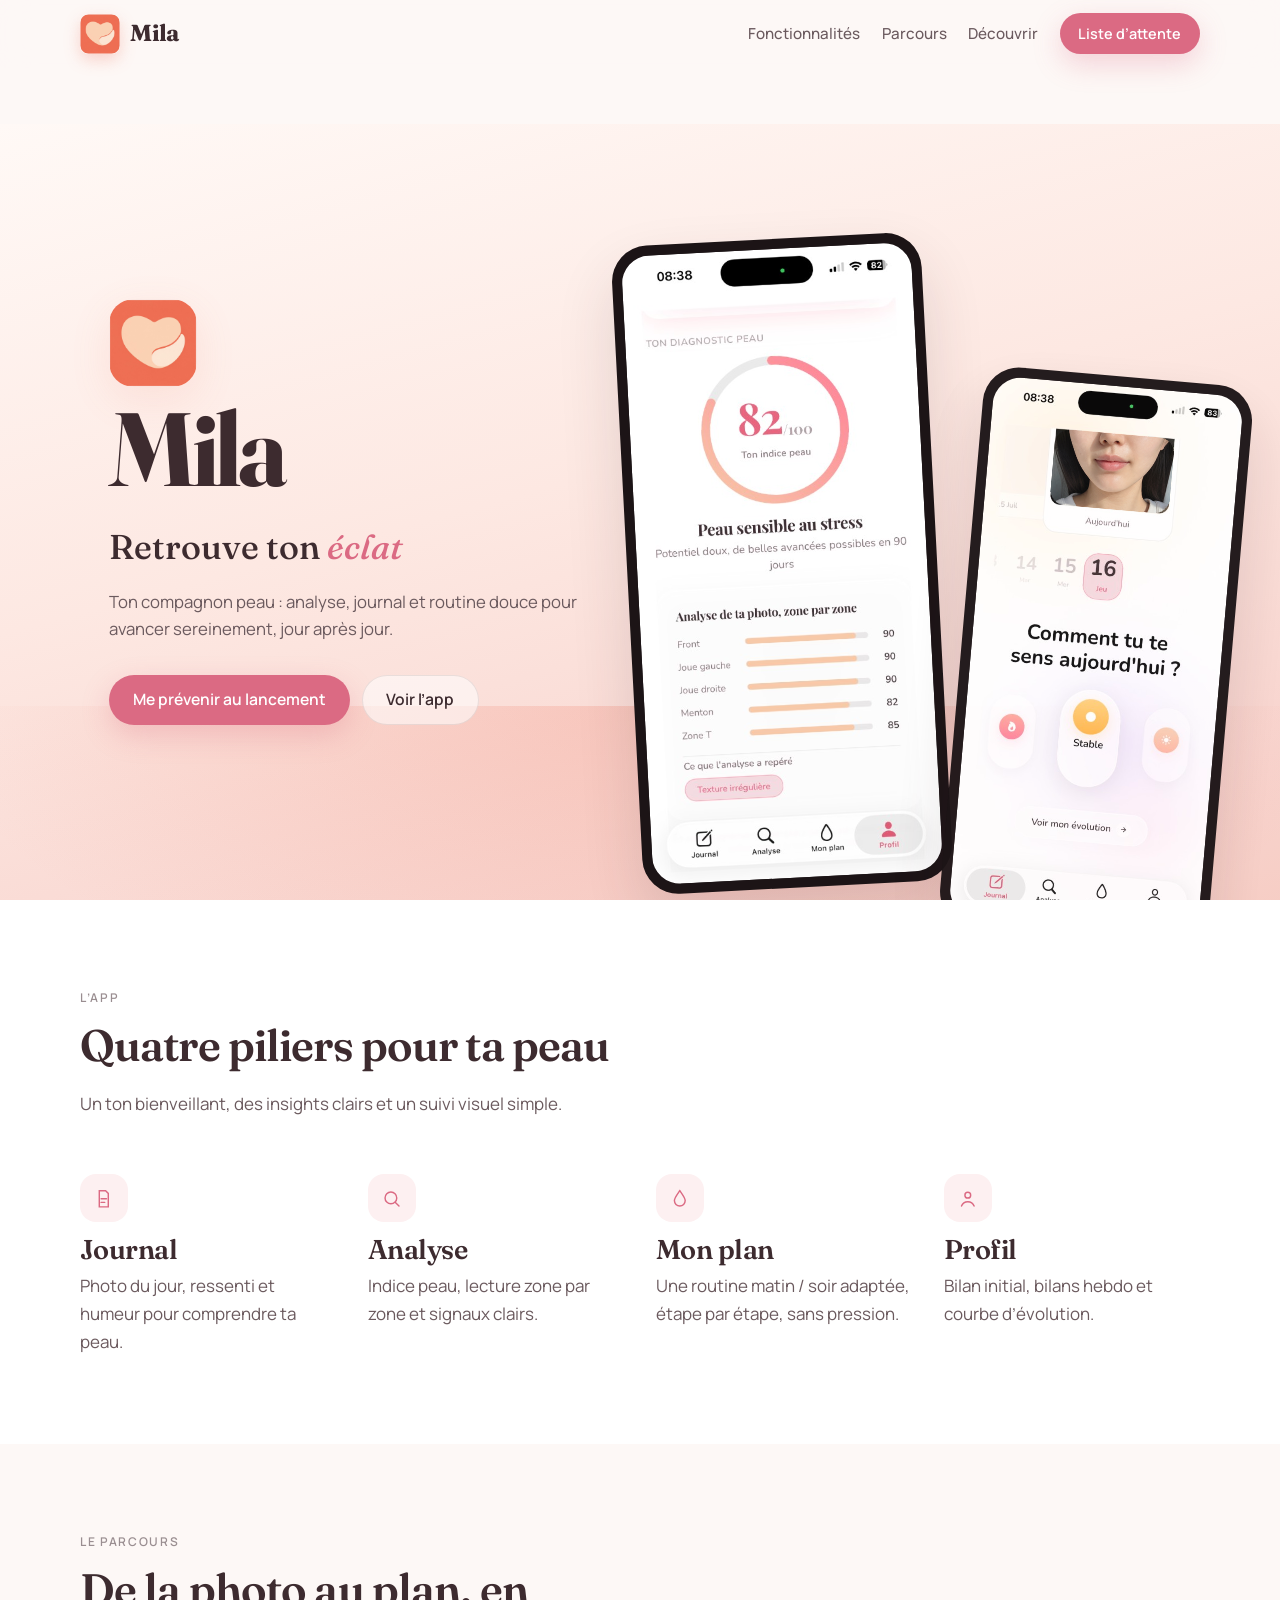
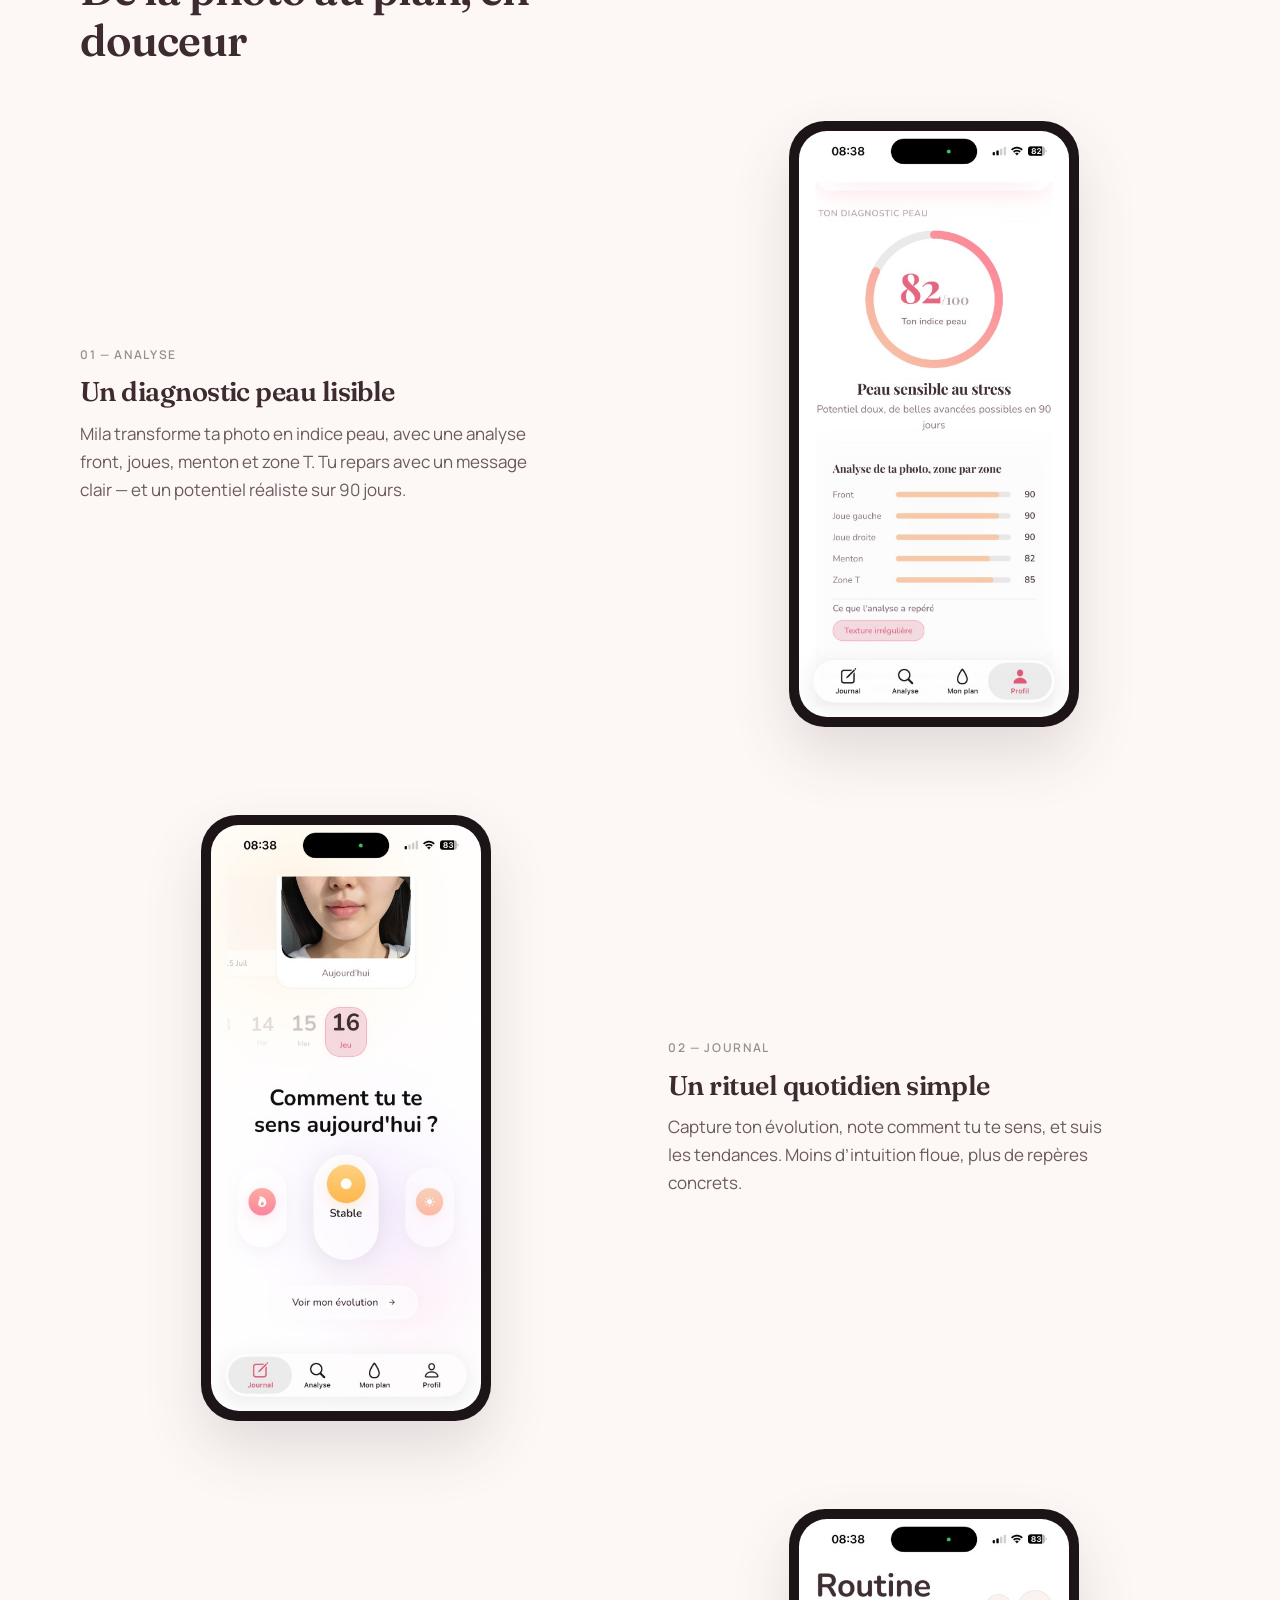
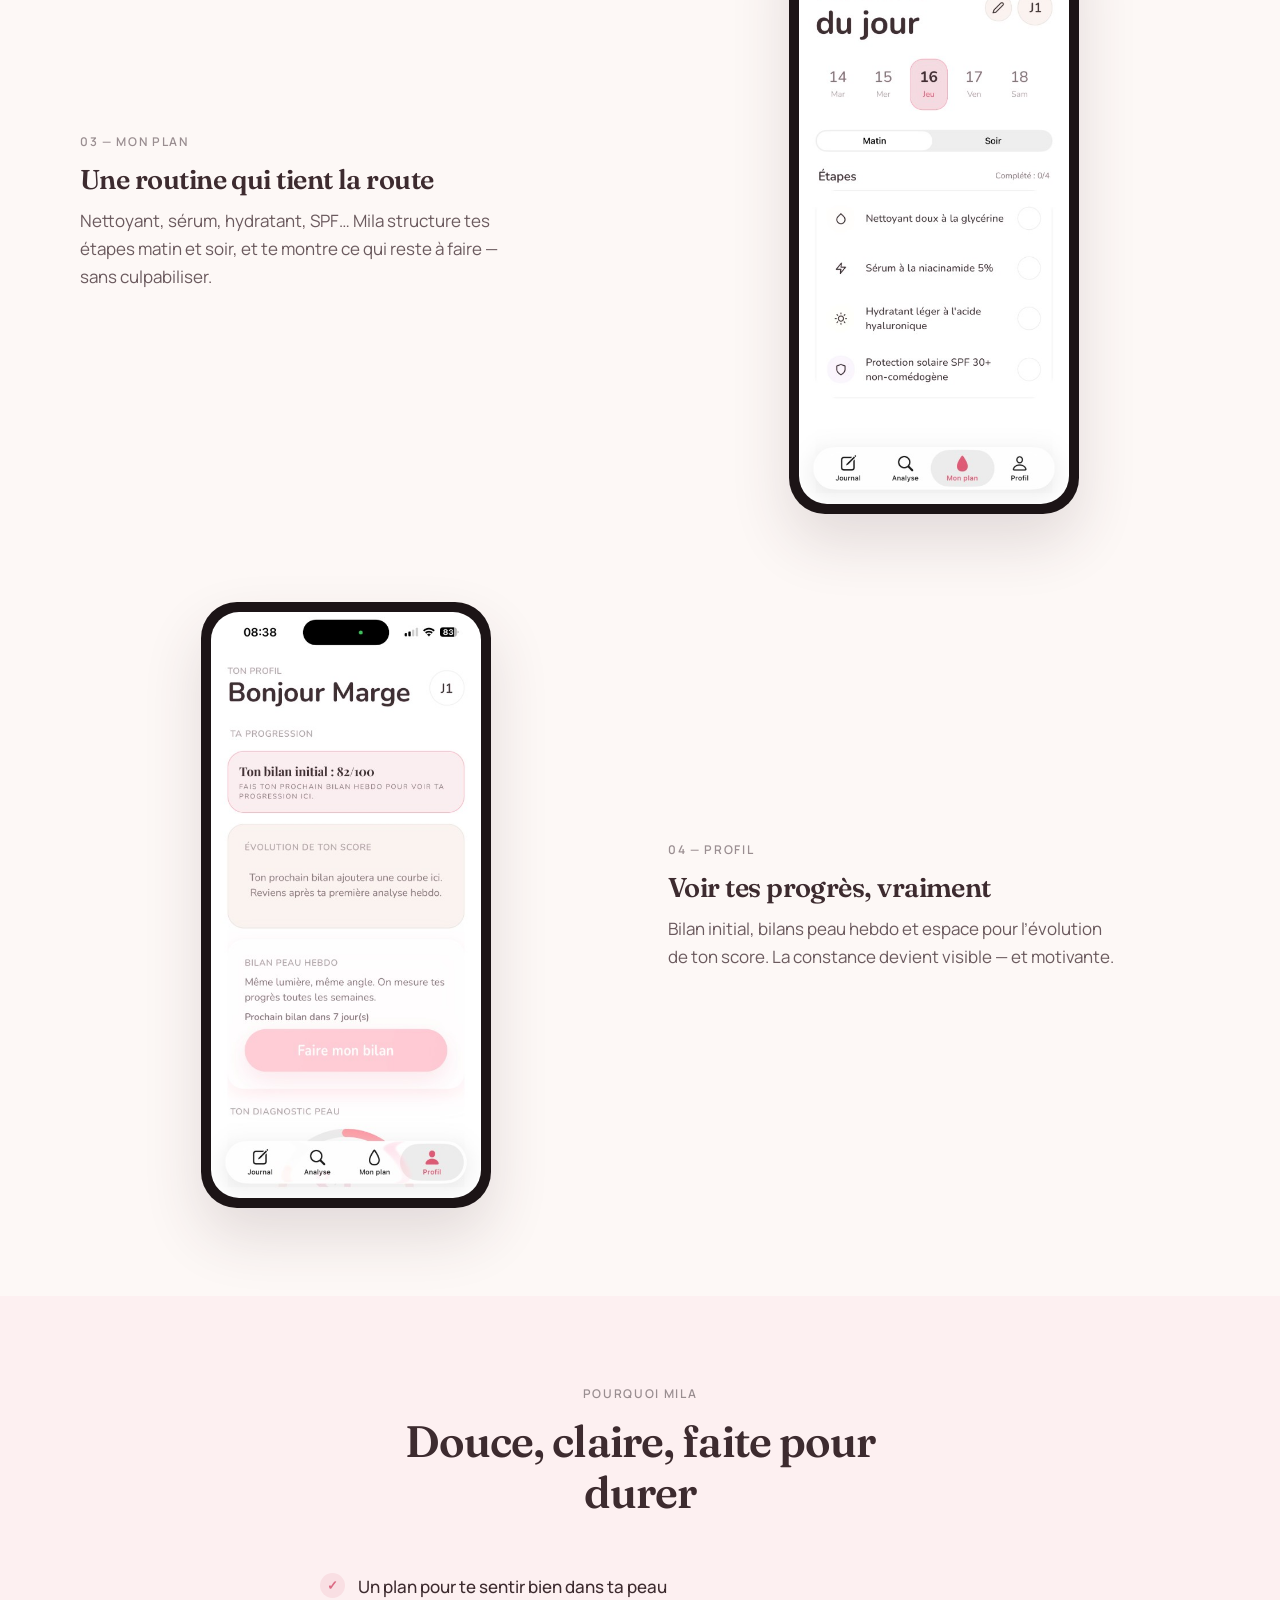
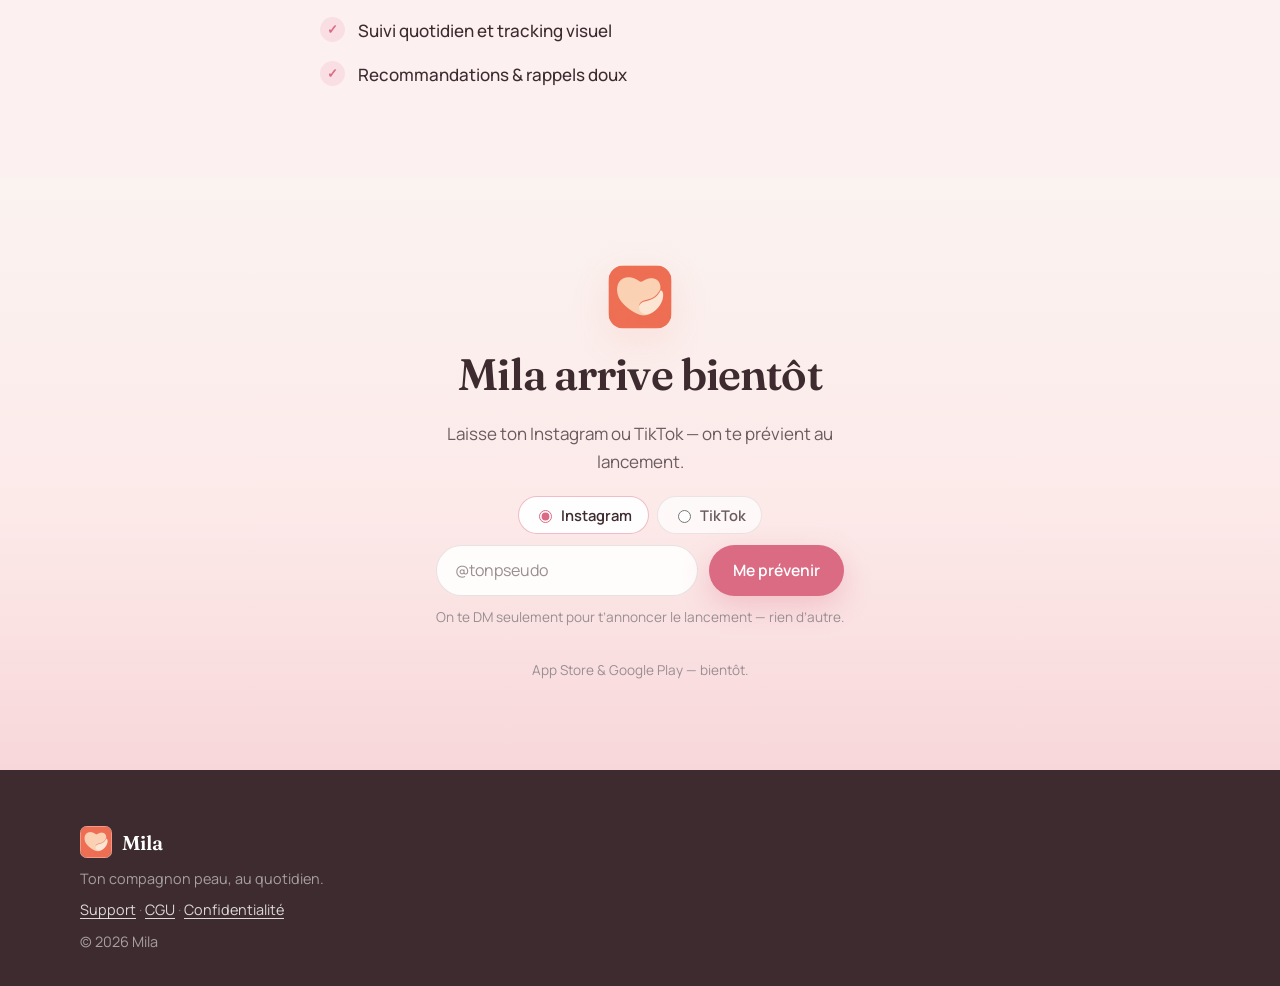
==== commit 4a488a5a: "Add a support contact page with email-only replies. Users can reach STELYA from /support; the landin" ====
--- a/frontend/index.html
+++ b/frontend/index.html
@@ -283,7 +283,7 @@
         </a>
         <p class="site-footer__tag">Ton compagnon peau, au quotidien.</p>
         <p class="site-footer__links">
-          <a href="cgu.html">CGU</a><span aria-hidden="true"> · </span><a href="privacy.html">Politique de confidentialité</a>
+          <a href="support.html">Support</a><span aria-hidden="true"> · </span><a href="cgu.html">CGU</a><span aria-hidden="true"> · </span><a href="privacy.html">Confidentialité</a>
         </p>
         <p class="site-footer__legal">© <span data-year></span> Mila</p>
       </div>
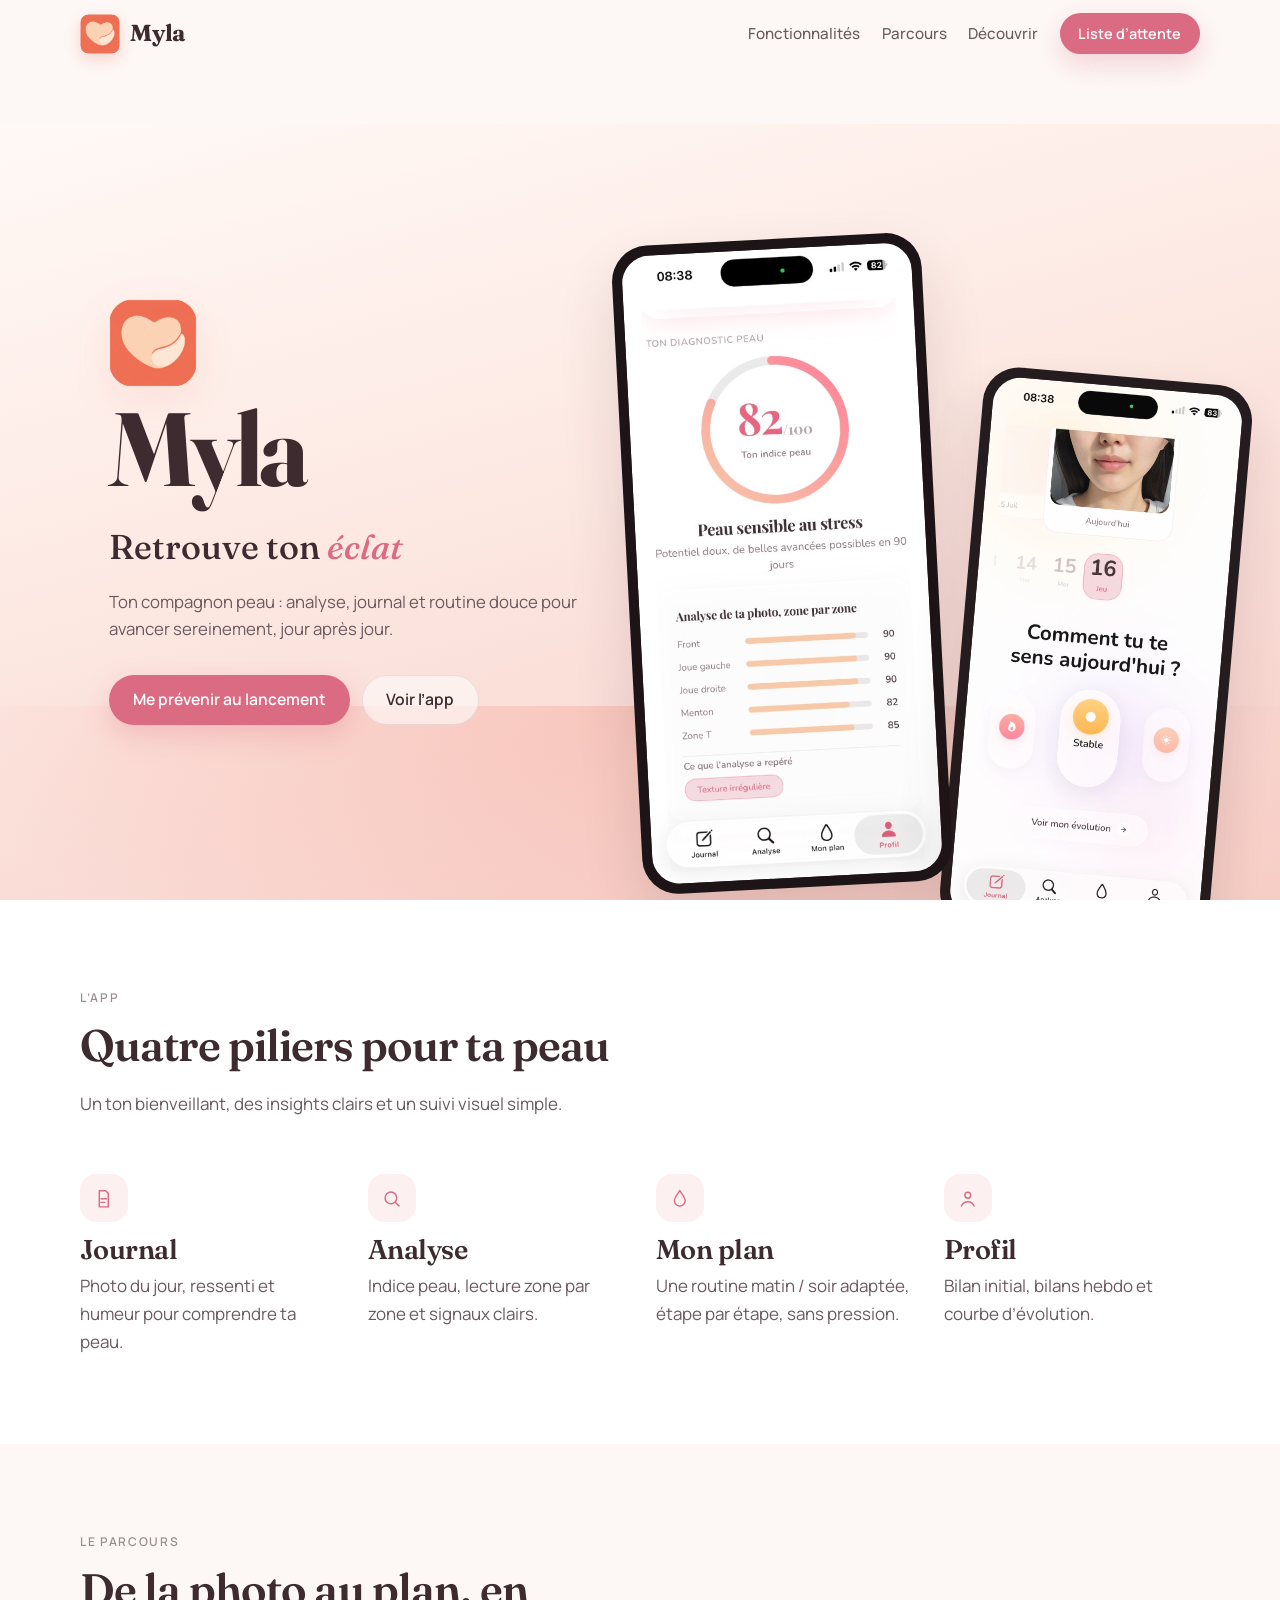
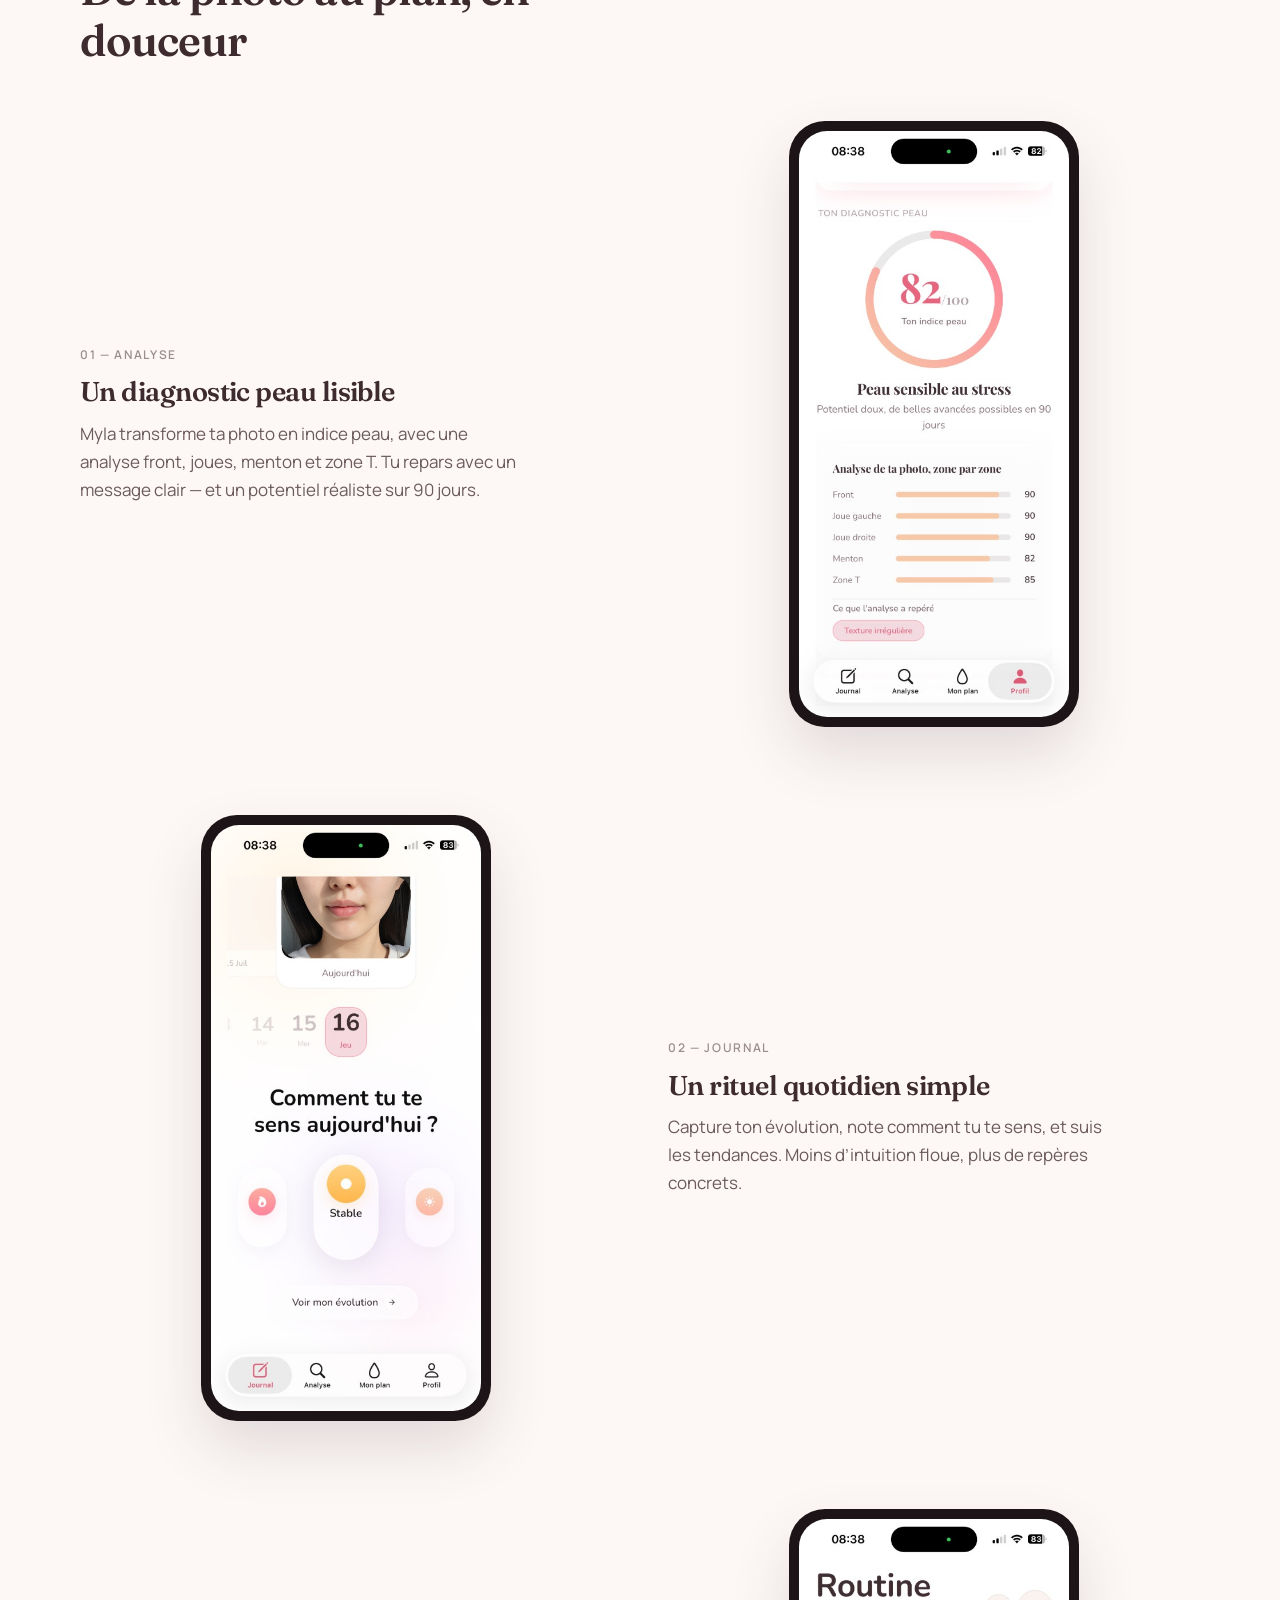
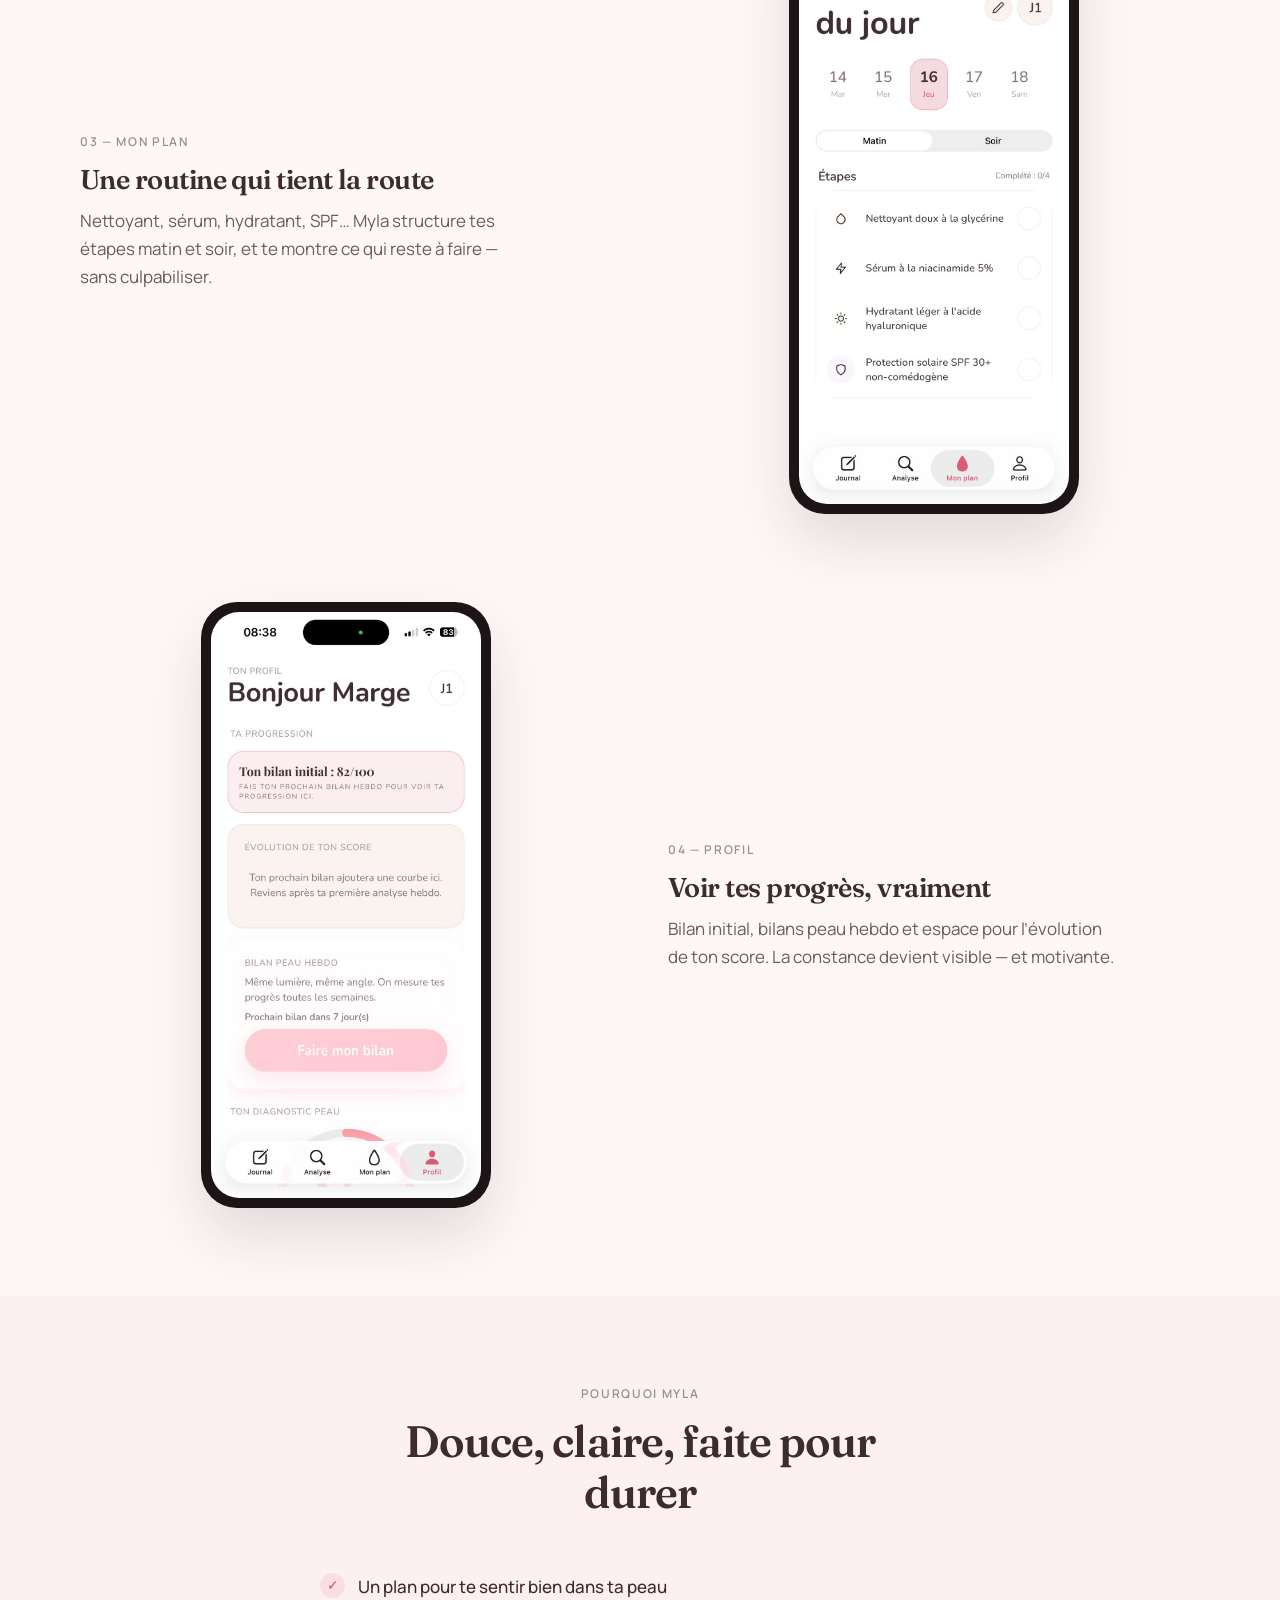
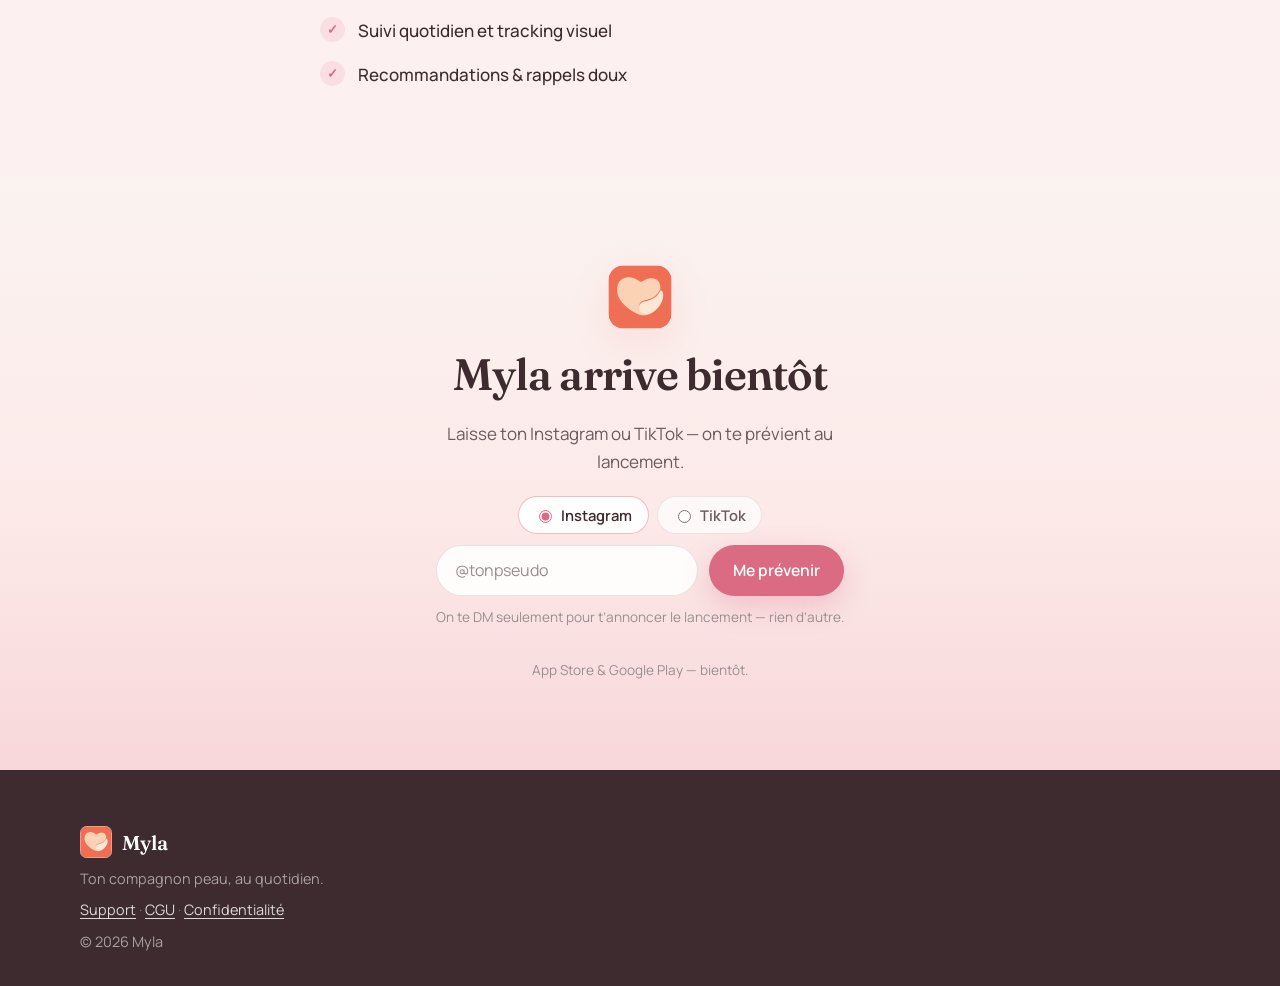
==== commit a911e74b: "Rename brand from Mila to Myla across the site. Update landing, legal pages, support, assets, and co" ====
--- a/frontend/index.html
+++ b/frontend/index.html
@@ -1,6 +1,6 @@
 <!DOCTYPE html>
 <!--
-  Mila landing page entry point.
+  Myla landing page entry point.
   Presents the skincare companion app with brand-aligned visuals and screenshots.
   Strict HTML / CSS / JS separation; styles and scripts live under css/ and js/.
 -->
@@ -10,11 +10,11 @@
     <meta name="viewport" content="width=device-width, initial-scale=1.0" />
     <meta
       name="description"
-      content="Mila — ton compagnon peau. Analyse, journal, routine personnalisée et suivi pour retrouver ton éclat."
+      content="Myla — ton compagnon peau. Analyse, journal, routine personnalisée et suivi pour retrouver ton éclat."
     />
     <meta name="theme-color" content="#EE725B" />
-    <title>Mila — Retrouve ton éclat</title>
-    <link rel="icon" type="image/png" href="assets/images/logo-mila.png" />
+    <title>Myla — Retrouve ton éclat</title>
+    <link rel="icon" type="image/png" href="assets/images/logo-myla.png" />
     <link rel="preconnect" href="https://fonts.googleapis.com" />
     <link rel="preconnect" href="https://fonts.gstatic.com" crossorigin />
     <link
@@ -34,15 +34,15 @@
 
     <header class="site-header" data-header>
       <div class="site-header__inner">
-        <a class="brand" href="#top" aria-label="Mila — accueil">
+        <a class="brand" href="#top" aria-label="Myla — accueil">
           <img
             class="brand__mark"
-            src="assets/images/logo-mila.png"
+            src="assets/images/logo-myla.png"
             width="40"
             height="40"
             alt=""
           />
-          <span class="brand__name">Mila</span>
+          <span class="brand__name">Myla</span>
         </a>
         <nav class="nav" aria-label="Navigation principale">
           <button
@@ -75,12 +75,12 @@
             <div class="hero__brand-lockup">
               <img
                 class="hero__logo"
-                src="assets/images/logo-mila.png"
+                src="assets/images/logo-myla.png"
                 width="88"
                 height="88"
                 alt=""
               />
-              <h1 class="hero__brand" id="hero-brand">Mila</h1>
+              <h1 class="hero__brand" id="hero-brand">Myla</h1>
             </div>
             <p class="hero__headline hero__fade">
               Retrouve ton <em>éclat</em>
@@ -232,7 +232,7 @@
       >
         <div class="section__inner section__inner--narrow">
           <header class="section__header reveal" data-reveal>
-            <p class="eyebrow">Pourquoi Mila</p>
+            <p class="eyebrow">Pourquoi Myla</p>
             <h2 id="promises-title">Douce, claire, faite pour durer</h2>
           </header>
           <ul class="promises reveal" data-reveal>
@@ -257,12 +257,12 @@
         <div class="cta__inner reveal" data-reveal>
           <img
             class="cta__logo"
-            src="assets/images/logo-mila.png"
+            src="assets/images/logo-myla.png"
             width="64"
             height="64"
             alt=""
           />
-          <h2 id="cta-title">Mila arrive bientôt</h2>
+          <h2 id="cta-title">Myla arrive bientôt</h2>
           <p>Laisse ton Instagram ou TikTok — on te prévient au lancement.</p>
           <div data-waitlist></div>
           <p class="cta__note">App Store &amp; Google Play — bientôt.</p>
@@ -274,18 +274,18 @@
       <div class="site-footer__inner">
         <a class="brand brand--footer" href="#top">
           <img
-            src="assets/images/logo-mila.png"
+            src="assets/images/logo-myla.png"
             width="32"
             height="32"
             alt=""
           />
-          <span>Mila</span>
+          <span>Myla</span>
         </a>
         <p class="site-footer__tag">Ton compagnon peau, au quotidien.</p>
         <p class="site-footer__links">
           <a href="support.html">Support</a><span aria-hidden="true"> · </span><a href="cgu.html">CGU</a><span aria-hidden="true"> · </span><a href="privacy.html">Confidentialité</a>
         </p>
-        <p class="site-footer__legal">© <span data-year></span> Mila</p>
+        <p class="site-footer__legal">© <span data-year></span> Myla</p>
       </div>
     </footer>
 
--- a/frontend/css/variables.css
+++ b/frontend/css/variables.css
@@ -1,5 +1,5 @@
 /*
-  Design tokens extracted from Mila logo and app screens.
+  Design tokens extracted from Myla logo and app screens.
   Coral #EE725B (logo), blush pinks, warm cream surfaces, charcoal text.
 */
 
--- a/frontend/css/base.css
+++ b/frontend/css/base.css
@@ -1,5 +1,5 @@
 /*
-  Global resets, typography scale, and accessibility helpers for the Mila landing.
+  Global resets, typography scale, and accessibility helpers for the Myla landing.
 */
 
 *,
--- a/frontend/css/hero.css
+++ b/frontend/css/hero.css
@@ -1,5 +1,5 @@
 /*
-  Hero composition and story media layout for the Mila landing page.
+  Hero composition and story media layout for the Myla landing page.
 */
 
 .hero {
